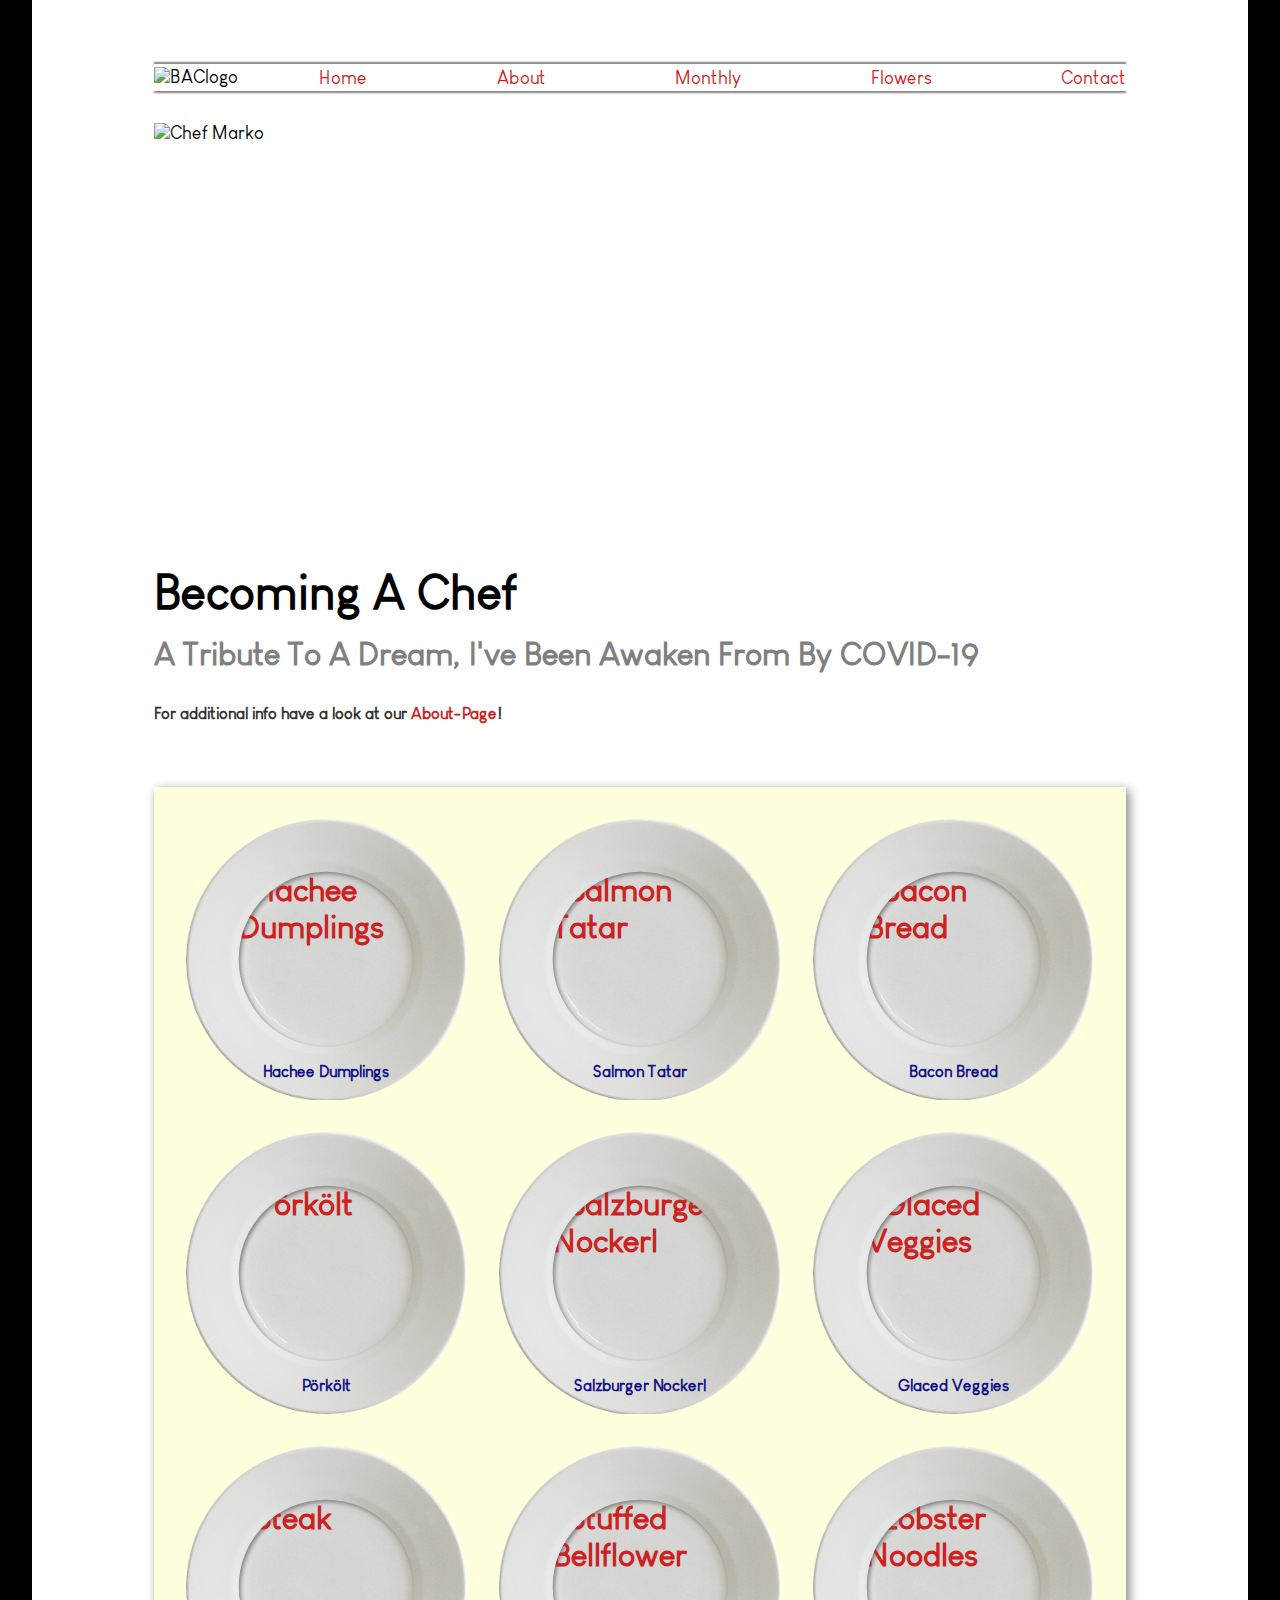
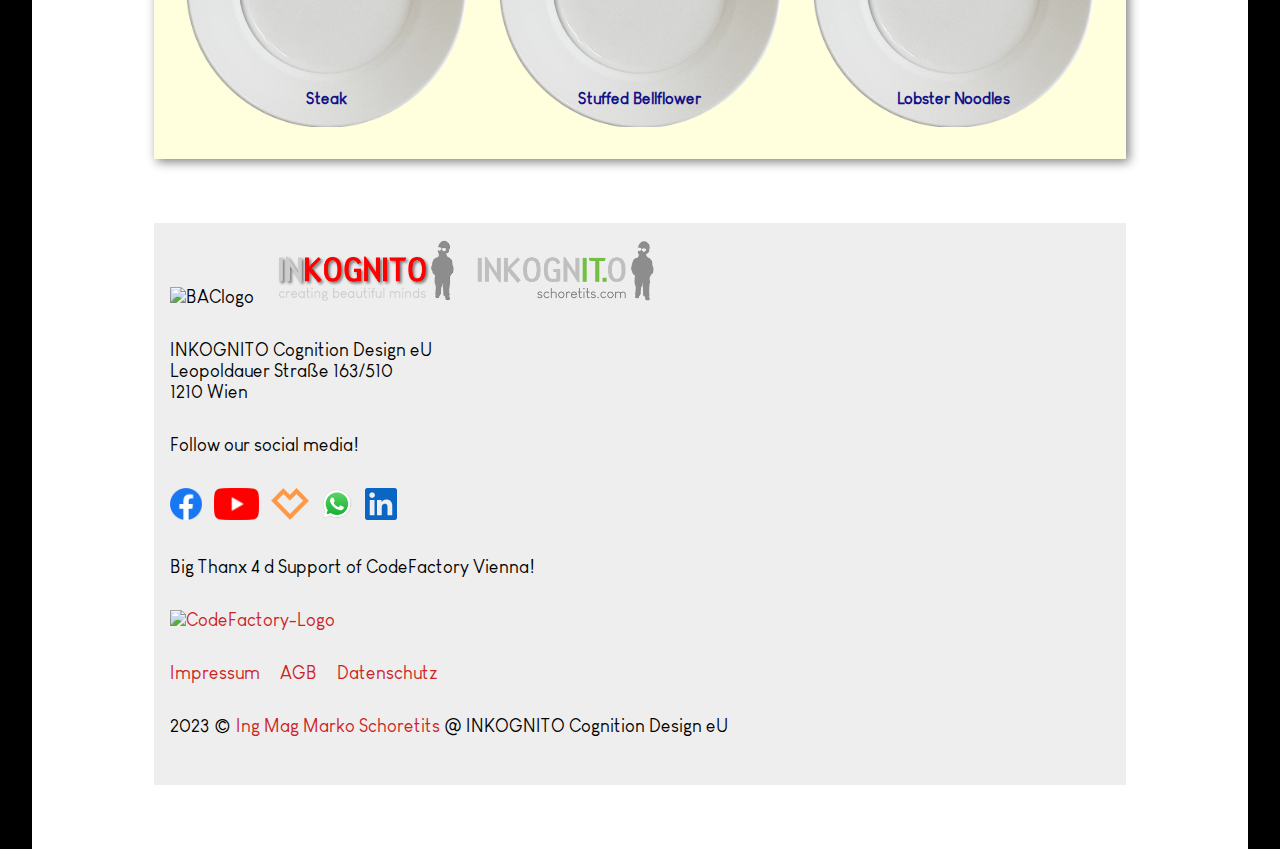
==== index.html @ 8192dc78 "U finish footer" ====
<!DOCTYPE html>
<html lang="en">
<head>
    <meta charset="UTF-8">
    <meta http-equiv="X-UA-Compatible" content="IE=edge">
    <meta name="viewport" content="width=device-width, initial-scale=1.0">
    <link rel="stylesheet" href="style.css"> <!--Boooh yaaah! This time I created the link even before creating the file! I'm on Fire!!!-->
    <title>Becoming a Chef</title>
</head>
<body>
    <div class="cont-page">
        <div class="cont-content">
            <header>
                <nav>
                    <img src="https://scontent-vie1-1.xx.fbcdn.net/v/t39.30808-6/302553760_493980006070193_8882267129285077116_n.png?_nc_cat=102&ccb=1-7&_nc_sid=09cbfe&_nc_ohc=SgQCrJAqwywAX8CapLM&_nc_ht=scontent-vie1-1.xx&oh=00_AfBPI4BUBXv7Bvk0Tvmpl3WyI8mwKMygGQ15xLv8Q0CGQA&oe=63D7BEBD" alt="BAClogo">
                    <div class="links">
                        <a href="index.html">Home</a>
                        <a href="about.html">About</a>
                        <a href="monthly.html">Monthly</a>
                        <a href="flowers.html">Flowers</a>
                        <a href="#footer">Contact</a>
                    </div>
                </nav>
                <div class="hero">
                    <img src="https://scontent-vie1-1.xx.fbcdn.net/v/t39.30808-6/305655864_493980002736860_427742822970888606_n.jpg?_nc_cat=102&ccb=1-7&_nc_sid=e3f864&_nc_ohc=MH_hC7OAjscAX_2wtmc&tn=Ogm8yngGzMnS5Gbv&_nc_ht=scontent-vie1-1.xx&oh=00_AfDy7mO_WLSGq1cNNakhY30OXRIq6xjTBDveELtdQxQlpQ&oe=63D81CBB" alt="Chef Marko">
                </div>
            </header>
            <main>
                <h1>Becoming A Chef</h1> 
                <h2>A Tribute To A Dream, I've Been Awaken From By COVID-19<h2>
                <p>For additional info have a look at our
                    <a href="about.html">About-Page</a>!
                </p>
                <div class="cloth">
                    <a href="https://scontent-vie1-1.xx.fbcdn.net/v/t1.6435-9/50644853_1201276076696463_3512827981594624_n.jpg?_nc_cat=109&ccb=1-7&_nc_sid=8bfeb9&_nc_ohc=ZiiUk_Ew4X0AX-qeopI&_nc_ht=scontent-vie1-1.xx&oh=00_AfDgwTxepnREeMpvFyyC-N-y34zbsRHepQ7rKRCl8En_5g&oe=63FB0E36">
                        <div class="plate">
                            <div class="plate-y">
                                <img src="https://scontent-vie1-1.xx.fbcdn.net/v/t1.6435-9/50644853_1201276076696463_3512827981594624_n.jpg?_nc_cat=109&ccb=1-7&_nc_sid=8bfeb9&_nc_ohc=ZiiUk_Ew4X0AX-qeopI&_nc_ht=scontent-vie1-1.xx&oh=00_AfDgwTxepnREeMpvFyyC-N-y34zbsRHepQ7rKRCl8En_5g&oe=63FB0E36" alt="Hachee Dumplings">
                                <p class="plate-name">
                                    Hachee Dumplings
                                </p>
                            </div>
                        </div>
                    </a>
                    <a href="https://scontent-vie1-1.xx.fbcdn.net/v/t1.6435-9/50229469_1199264633564274_9025426005023522816_n.jpg?_nc_cat=106&ccb=1-7&_nc_sid=730e14&_nc_ohc=7aW-r20i6KAAX8-E1oA&_nc_ht=scontent-vie1-1.xx&oh=00_AfCoZJwTX4N24b8YFSJkSQuGGyS3YDnIDoT7R1IESQxpng&oe=63FBB767">
                        <div class="plate">
                            <div class="plate-y">
                                <img src="https://scontent-vie1-1.xx.fbcdn.net/v/t1.6435-9/50229469_1199264633564274_9025426005023522816_n.jpg?_nc_cat=106&ccb=1-7&_nc_sid=730e14&_nc_ohc=7aW-r20i6KAAX8-E1oA&_nc_ht=scontent-vie1-1.xx&oh=00_AfCoZJwTX4N24b8YFSJkSQuGGyS3YDnIDoT7R1IESQxpng&oe=63FBB767" alt="Salmon Tatar">
                                <p class="plate-name">
                                    Salmon Tatar
                                </p>
                            </div>
                        </div>
                    </a>
                    <a href="https://scontent-vie1-1.xx.fbcdn.net/v/t1.6435-9/53713881_1231641446993259_2208319372961775616_n.jpg?_nc_cat=105&ccb=1-7&_nc_sid=8bfeb9&_nc_ohc=66_UcjqRXEoAX8lplP1&tn=Ogm8yngGzMnS5Gbv&_nc_ht=scontent-vie1-1.xx&oh=00_AfBYWBAJtaw2yCh60sgD16syUdmWESAr0KA0Ruo2jh3bQw&oe=63FBAFA3">
                        <div class="plate">
                            <div class="plate-y">
                                <img src="https://scontent-vie1-1.xx.fbcdn.net/v/t1.6435-9/53713881_1231641446993259_2208319372961775616_n.jpg?_nc_cat=105&ccb=1-7&_nc_sid=8bfeb9&_nc_ohc=66_UcjqRXEoAX8lplP1&tn=Ogm8yngGzMnS5Gbv&_nc_ht=scontent-vie1-1.xx&oh=00_AfBYWBAJtaw2yCh60sgD16syUdmWESAr0KA0Ruo2jh3bQw&oe=63FBAFA3" alt="Bacon Bread">
                                <p class="plate-name">
                                    Bacon Bread
                                </p>
                            </div>
                        </div>
                    </a>
                    <a href="https://scontent-vie1-1.xx.fbcdn.net/v/t1.6435-9/53825942_1235016046655799_5210912884833386496_n.jpg?_nc_cat=101&ccb=1-7&_nc_sid=8bfeb9&_nc_ohc=SuH4R2wxn98AX_ryqdo&_nc_oc=AQlCuoWCawlEf1hwq_eWKM1K8T6LznKaINOV1A1ykFWeZ4ueO33KfzvwoUEdjKrxit8&_nc_ht=scontent-vie1-1.xx&oh=00_AfB1DqGl05SzJEthudq4bihWWuTo0VQKmvYhGf8EYCtUYA&oe=63FB8DCB">
                        <div class="plate">
                            <div class="plate-y">
                                <img src="https://scontent-vie1-1.xx.fbcdn.net/v/t1.6435-9/53825942_1235016046655799_5210912884833386496_n.jpg?_nc_cat=101&ccb=1-7&_nc_sid=8bfeb9&_nc_ohc=SuH4R2wxn98AX_ryqdo&_nc_oc=AQlCuoWCawlEf1hwq_eWKM1K8T6LznKaINOV1A1ykFWeZ4ueO33KfzvwoUEdjKrxit8&_nc_ht=scontent-vie1-1.xx&oh=00_AfB1DqGl05SzJEthudq4bihWWuTo0VQKmvYhGf8EYCtUYA&oe=63FB8DCB" alt="Pörkölt">
                                <p class="plate-name">
                                    Pörkölt
                                </p>
                            </div>
                        </div>
                    </a>
                    <a href="https://scontent-vie1-1.xx.fbcdn.net/v/t1.6435-9/56506584_1250064078484329_2429922943652855808_n.jpg?_nc_cat=105&ccb=1-7&_nc_sid=8bfeb9&_nc_ohc=Ex8iSycN_nAAX-q_Fbv&_nc_ht=scontent-vie1-1.xx&oh=00_AfBwrZzoIXtHpYNW-qxpnrRkquvpQsUXWf4nTkGa-qTxgQ&oe=63FB8EDE">
                        <div class="plate">
                            <div class="plate-y">
                                <img src="https://scontent-vie1-1.xx.fbcdn.net/v/t1.6435-9/56506584_1250064078484329_2429922943652855808_n.jpg?_nc_cat=105&ccb=1-7&_nc_sid=8bfeb9&_nc_ohc=Ex8iSycN_nAAX-q_Fbv&_nc_ht=scontent-vie1-1.xx&oh=00_AfBwrZzoIXtHpYNW-qxpnrRkquvpQsUXWf4nTkGa-qTxgQ&oe=63FB8EDE" alt="Salzburger Nockerl">
                                <p class="plate-name">
                                    Salzburger Nockerl
                                </p>
                            </div>
                        </div>
                    </a>
                    <a href="https://scontent-vie1-1.xx.fbcdn.net/v/t1.6435-9/59301229_1262352657255471_6314997347109568512_n.jpg?_nc_cat=106&ccb=1-7&_nc_sid=8bfeb9&_nc_ohc=3StI9Qf8lRkAX_oI6kJ&_nc_ht=scontent-vie1-1.xx&oh=00_AfD97t8mcQseeiD5otEWpORTds_jFgcqZYsOusuHrg_eTA&oe=63FB9755">
                        <div class="plate">
                            <div class="plate-y">
                                <img src="https://scontent-vie1-1.xx.fbcdn.net/v/t1.6435-9/59301229_1262352657255471_6314997347109568512_n.jpg?_nc_cat=106&ccb=1-7&_nc_sid=8bfeb9&_nc_ohc=3StI9Qf8lRkAX_oI6kJ&_nc_ht=scontent-vie1-1.xx&oh=00_AfD97t8mcQseeiD5otEWpORTds_jFgcqZYsOusuHrg_eTA&oe=63FB9755" alt="Glaced Veggies">
                                <p class="plate-name">
                                    Glaced Veggies
                                </p>
                            </div>
                        </div>
                    </a>
                    <a href="https://scontent-vie1-1.xx.fbcdn.net/v/t1.6435-9/61222956_1283370961820307_6072021701326012416_n.jpg?_nc_cat=109&ccb=1-7&_nc_sid=8bfeb9&_nc_ohc=eyAkWxfyRqQAX-4eqio&_nc_ht=scontent-vie1-1.xx&oh=00_AfDdNQFtnIp0a1BTQypNP1NoOkIYBecdqx622WsJy-i31A&oe=63FB8689">
                        <div class="plate">
                            <div class="plate-y">
                                <img src="https://scontent-vie1-1.xx.fbcdn.net/v/t1.6435-9/61222956_1283370961820307_6072021701326012416_n.jpg?_nc_cat=109&ccb=1-7&_nc_sid=8bfeb9&_nc_ohc=eyAkWxfyRqQAX-4eqio&_nc_ht=scontent-vie1-1.xx&oh=00_AfDdNQFtnIp0a1BTQypNP1NoOkIYBecdqx622WsJy-i31A&oe=63FB8689" alt="Steak">
                                <p class="plate-name">
                                    Steak
                                </p>
                            </div>
                        </div>
                    </a>
                    <a href="https://scontent-vie1-1.xx.fbcdn.net/v/t1.6435-9/61989773_1291709044319832_1421837687706353664_n.jpg?_nc_cat=110&ccb=1-7&_nc_sid=8bfeb9&_nc_ohc=t9FL025PopQAX_Mxe16&_nc_ht=scontent-vie1-1.xx&oh=00_AfDL9p6xS8aXMgSCPLzEQBOxwIUeiQ_cTlFo40L3U-Ca6g&oe=63FBB1D9">
                        <div class="plate">
                            <div class="plate-y">
                                <img src="https://scontent-vie1-1.xx.fbcdn.net/v/t1.6435-9/61989773_1291709044319832_1421837687706353664_n.jpg?_nc_cat=110&ccb=1-7&_nc_sid=8bfeb9&_nc_ohc=t9FL025PopQAX_Mxe16&_nc_ht=scontent-vie1-1.xx&oh=00_AfDL9p6xS8aXMgSCPLzEQBOxwIUeiQ_cTlFo40L3U-Ca6g&oe=63FBB1D9" alt="Stuffed Bellflower">
                                <p class="plate-name">
                                    Stuffed Bellflower
                                </p>
                            </div>
                        </div>
                    </a>
                    <a href="https://scontent-vie1-1.xx.fbcdn.net/v/t1.6435-9/72745900_1399810483509687_990866796481347584_n.jpg?_nc_cat=101&ccb=1-7&_nc_sid=8bfeb9&_nc_ohc=0P1e6Xee1v8AX-fypm4&_nc_ht=scontent-vie1-1.xx&oh=00_AfBEg9IP79CD6hhX_oz0Drki7u4g9V9Y_AxOJeW8NI77lg&oe=63FBA1D3">
                        <div class="plate">
                            <div class="plate-y">
                                <img src="https://scontent-vie1-1.xx.fbcdn.net/v/t1.6435-9/72745900_1399810483509687_990866796481347584_n.jpg?_nc_cat=101&ccb=1-7&_nc_sid=8bfeb9&_nc_ohc=0P1e6Xee1v8AX-fypm4&_nc_ht=scontent-vie1-1.xx&oh=00_AfBEg9IP79CD6hhX_oz0Drki7u4g9V9Y_AxOJeW8NI77lg&oe=63FBA1D3" alt="Lobster Noodles">
                                <p class="plate-name">
                                    Lobster Noodles
                                </p>
                            </div>
                        </div>
                    </a>
                </div>
            </main>
            <footer>
                <img class="f-logo" src="https://scontent-vie1-1.xx.fbcdn.net/v/t39.30808-6/302553760_493980006070193_8882267129285077116_n.png?_nc_cat=102&ccb=1-7&_nc_sid=09cbfe&_nc_ohc=SgQCrJAqwywAX8CapLM&_nc_ht=scontent-vie1-1.xx&oh=00_AfBPI4BUBXv7Bvk0Tvmpl3WyI8mwKMygGQ15xLv8Q0CGQA&oe=63D7BEBD" alt="BAClogo">
                <a href="https://inkognito.schoretits.com" title="inkognito.schoretits.com" target="blank"><img class="f-logo" src="pics/INKOGNITOlight.png" alt="INKOGNITO | creating beautiful minds (Logo)"></a>
                <a href="https://it.schoretits.com" title="it.schoretits.com"><img class="f-logo" src="pics/IT-INKOGNITOlight.png" alt="INKOGNITO IT.schoretits.com (Logo)"></a>

                <p>INKOGNITO Cognition Design eU<br>
                Leopoldauer Straße 163/510<br>
                1210 Wien<br></p>

                <p>Follow our social media!</p>
                <a href="https://facebook.com/schoretits" title="INKOGNITO | zu unserer Facebook Seite" target="_blank"><img class="buttons" src="pics/f_logo_RGB-Blue_512.png" alt="facebook Button"></a>
                <a href="https://youtube.com/channel/UCzqKYIBu3PHUAtEjnr8JP_g" title="INKOGNITO | zu unserem Youtube-Kanal" target="_blank"><img class="buttons" src="pics/yt_icon_rgb.png" alt="Youtube Button"></a>
                <a href="https://inkognito.myspreadshop.at/" title="INKOGNITO | zu unserem Spreadshop" target="_blank"><img class="buttons" src="pics/spreadshop-logo.png" alt="Spreadshop Button"></a>
                <a href="https://wa.me/4366488582203?text=Hallo%20Marko!%20Ich%20habe%20Interesse%20an%20INKOGNITO%20Cognition%20Design%20und%20folgendes%20Anliegen%20an%20Dich:" title="INKOGNITO | Schreib uns auf WhatsApp!" target="_blank"><img class="buttons" src="pics/WhatsApp.svg.png" alt="WhatsApp Button"></a>
                <a href="https://www.linkedin.com/in/markoschoretits/" title="zu meinem LinkedIn-Profil" target="_blank"><img class="buttons" src="pics/In-Blue-Logo.png.original.png" alt="LinkedIn Button"></a>

                <p>Big Thanx 4 d Support of CodeFactory Vienna!</p>
                <a href="https://codefactory.wien/en/contact-en/">
                    <img class="f-logo" src="https://lms.codefactory.live/pluginfile.php/1/core_admin/logocompact/0x70/1603295472/codefactory_logo_100.png" alt="CodeFactory-Logo">
                </a><br>

                <p id="agb-links">
                    <a href="#">Impressum</a>
                    <a href="#">AGB</a>
                    <a href="#">Datenschutz</a>
                </p>

                <p>2023 &#169; <a title="Marko.Schoretits.com" href="http://marko.schoretits.com" target="_blank">Ing Mag Marko Schoretits</a> @ INKOGNITO Cognition Design eU</p>
            </footer>
        </div>
    </div>
</body>
</html>
---- style.css ----
* {
  margin: 0;
  padding: 0;
  text-decoration: none;
  list-style: none;
  box-sizing: border-box;
}

@font-face {
  font-family: "LouisGeorgeCafe";
  src: url("fonts/Louis George Cafe.ttf");
}
@font-face {
  font-family: "AnkeCalligraphicFG";
  src: url("fonts/ankecallig-fg.ttf");
}
@font-face {
  font-family: "GalaScript";
  src: url("fonts/galascript.ttf");
}
@font-face {
  font-family: "TinDoghouse";
  src: url("fonts/TinDog.ttf");
}
body {
  font-family: "LouisGeorgeCafe";
  font-size: 18px;
  background-color: black;
  position: relative;
}
body a {
  color: #c22;
}
body .cont-page {
  width: 95%;
  max-width: 1600px;
  background-color: white;
  margin: auto;
  padding-bottom: 64px;
}
body .cont-page .cont-content {
  width: 80%;
  margin: auto;
  padding: bottom;
}
body .cont-page .cont-content header {
  padding-top: 64px;
  margin-bottom: 32px;
}
body .cont-page .cont-content header nav {
  position: relative;
  width: 100%;
}
body .cont-page .cont-content header nav::before {
  display: block;
  content: "";
  height: 3px;
  box-shadow: 0px -2px 2px gray;
}
body .cont-page .cont-content header nav::after {
  margin-bottom: 32px;
  display: block;
  content: "";
  height: 3px;
  box-shadow: 0px 2px 2px gray;
}
body .cont-page .cont-content header nav img {
  height: 64px;
}
body .cont-page .cont-content header nav .links {
  width: 83%;
  position: absolute;
  right: 0px;
  top: 50%;
  transform: translateY(-50%);
  display: flex;
  justify-content: space-between;
}
body .cont-page .cont-content header nav .links a {
  display: flex;
}
body .cont-page .cont-content header .hero {
  position: relative;
  width: 100%;
  height: 32vw;
}
body .cont-page .cont-content header .hero img {
  width: 100%;
  height: 100%;
  -o-object-fit: cover;
     object-fit: cover;
}
body .cont-page .cont-content main h1 {
  font-size: 3rem;
}
body .cont-page .cont-content main h2 {
  font-size: 2rem;
  color: gray;
  margin-top: 1rem;
}
body .cont-page .cont-content main p {
  margin-top: 2rem;
  font-size: 1rem;
  color: #333;
}
body .cont-page .cont-content main .cloth {
  display: grid;
  grid-template-columns: 1fr 1fr 1fr;
  gap: 32px;
  justify-content: space-between;
  position: relative;
  width: 100%;
  background-color: #ffd;
  margin-top: 64px;
  padding: 32px;
  box-shadow: 3px 3px 10px gray;
}
body .cont-page .cont-content main .cloth a {
  display: inline-block;
}
body .cont-page .cont-content main .cloth a .plate {
  background-image: url("pics/dishes-938747_1920transp.png");
  background-size: cover;
  width: 100%;
  position: relative;
}
body .cont-page .cont-content main .cloth a .plate .plate-y {
  padding-top: 100%;
}
body .cont-page .cont-content main .cloth a .plate .plate-y img {
  position: absolute;
  top: 50%;
  left: 50%;
  width: 62%;
  height: 62%;
  transform: translate(-50%, -50%);
  -o-object-fit: cover;
     object-fit: cover;
  border-radius: 50%;
  box-shadow: inset 2px 2px 4px gray;
}
body .cont-page .cont-content main .cloth a .plate .plate-y p {
  color: #118;
  display: block;
  width: 100%;
  position: absolute;
  bottom: 10%;
  transform: translateY(50%);
  text-align: center;
}
body .cont-page .cont-content footer {
  margin-top: 64px;
  background-color: #eee;
  padding: 16px;
}
body .cont-page .cont-content footer .f-logo {
  height: 64px;
  margin-right: 16px;
}
body .cont-page .cont-content footer p {
  margin: 32px 0;
}
body .cont-page .cont-content footer .buttons {
  height: 32px;
  margin-right: 8px;
}
body .cont-page .cont-content footer #agb-links a {
  margin-right: 16px;
}/*# sourceMappingURL=style.css.map */
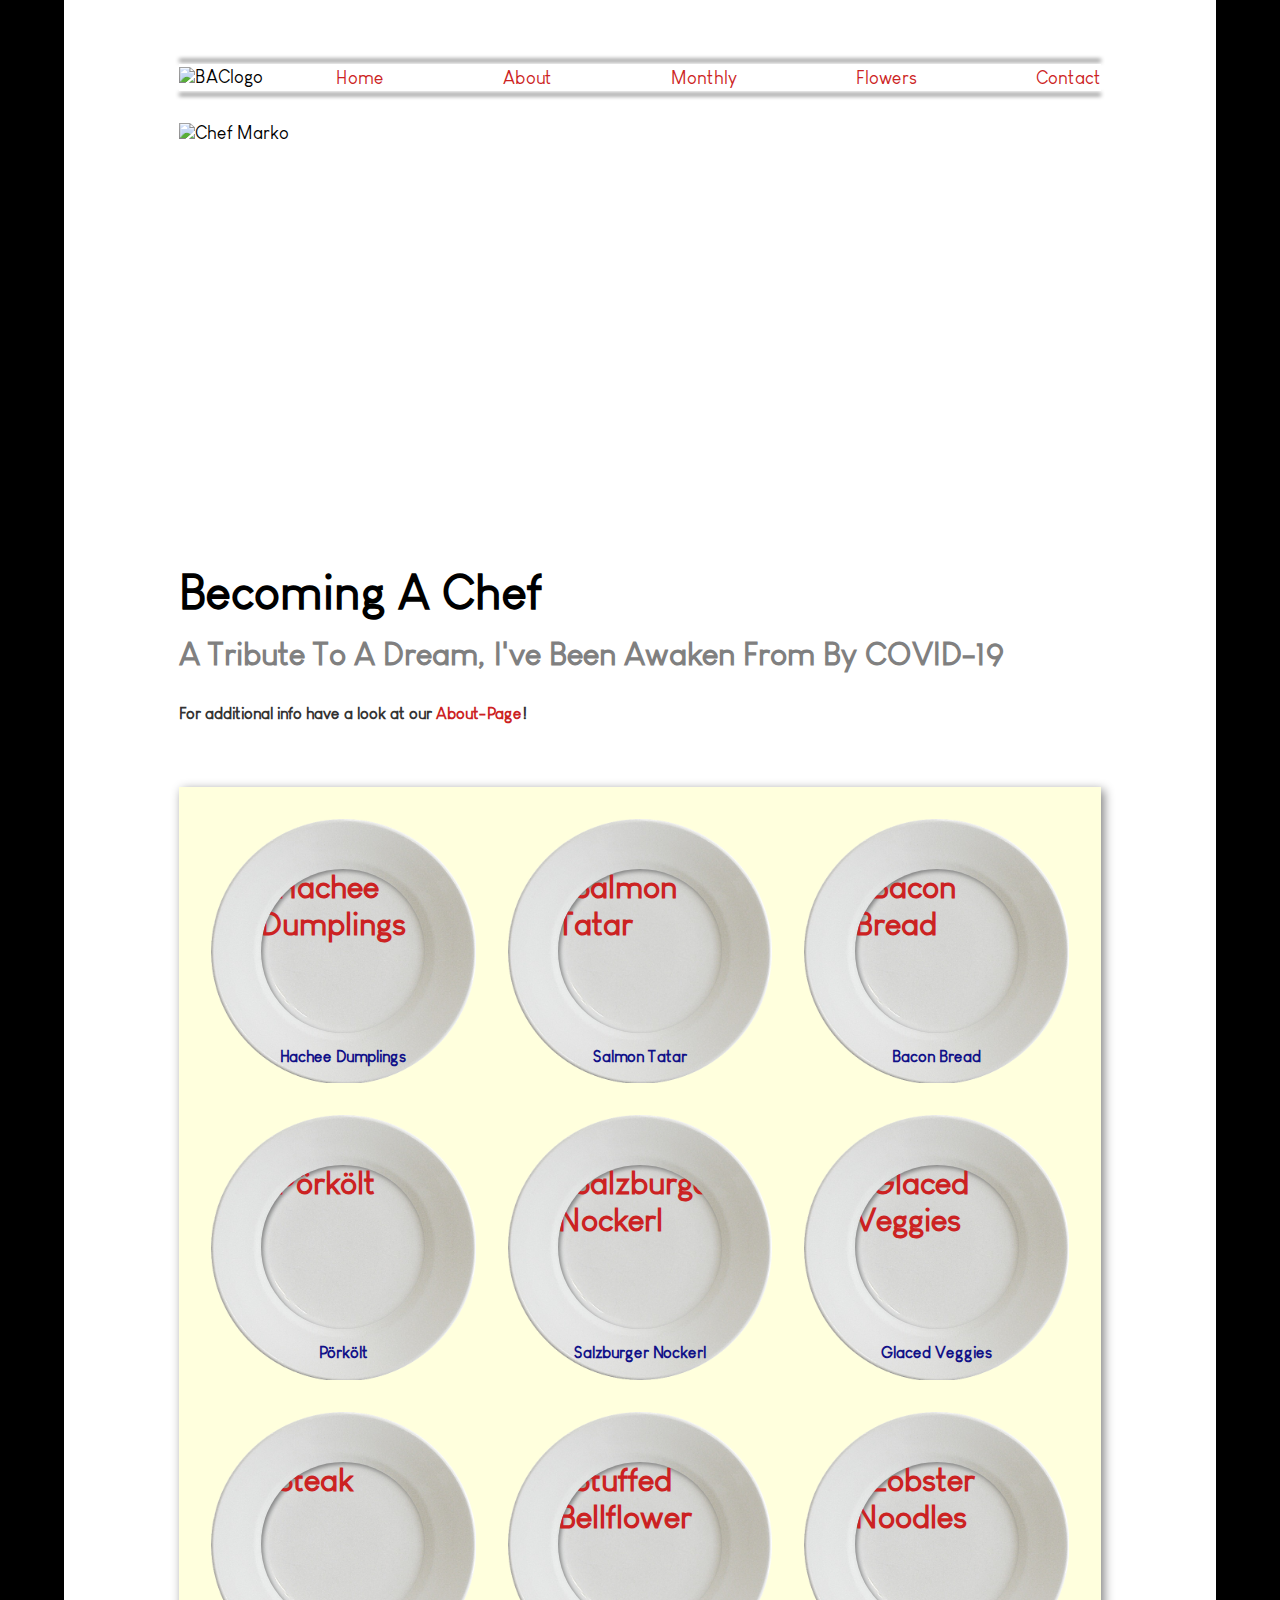
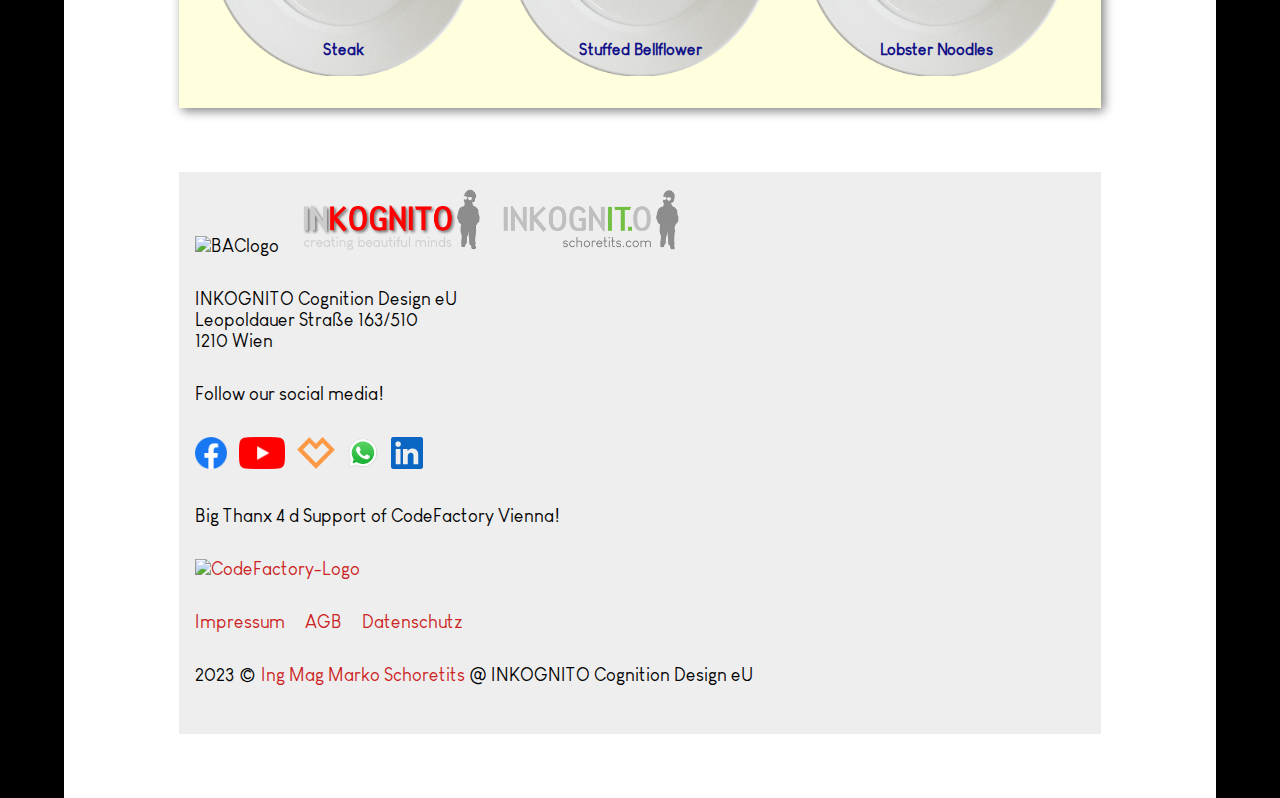
==== commit c07b4254: "C media queries" ====
--- a/index.html
+++ b/index.html
@@ -124,7 +124,7 @@
                     </a>
                 </div>
             </main>
-            <footer>
+            <footer id="footer">
                 <img class="f-logo" src="https://scontent-vie1-1.xx.fbcdn.net/v/t39.30808-6/302553760_493980006070193_8882267129285077116_n.png?_nc_cat=102&ccb=1-7&_nc_sid=09cbfe&_nc_ohc=SgQCrJAqwywAX8CapLM&_nc_ht=scontent-vie1-1.xx&oh=00_AfBPI4BUBXv7Bvk0Tvmpl3WyI8mwKMygGQ15xLv8Q0CGQA&oe=63D7BEBD" alt="BAClogo">
                 <a href="https://inkognito.schoretits.com" title="inkognito.schoretits.com" target="blank"><img class="f-logo" src="pics/INKOGNITOlight.png" alt="INKOGNITO | creating beautiful minds (Logo)"></a>
                 <a href="https://it.schoretits.com" title="it.schoretits.com"><img class="f-logo" src="pics/IT-INKOGNITOlight.png" alt="INKOGNITO IT.schoretits.com (Logo)"></a>
--- a/style.css
+++ b/style.css
@@ -32,7 +32,7 @@
   color: #c22;
 }
 body .cont-page {
-  width: 95%;
+  width: 90%;
   max-width: 1600px;
   background-color: white;
   margin: auto;
@@ -40,6 +40,7 @@
 }
 body .cont-page .cont-content {
   width: 80%;
+  max-width: 1000px;
   margin: auto;
   padding: bottom;
 }
@@ -55,14 +56,14 @@
   display: block;
   content: "";
   height: 3px;
-  box-shadow: 0px -2px 2px gray;
+  box-shadow: 0px -5px 4px gray;
 }
 body .cont-page .cont-content header nav::after {
   margin-bottom: 32px;
   display: block;
   content: "";
   height: 3px;
-  box-shadow: 0px 2px 2px gray;
+  box-shadow: 0px 5px 4px gray;
 }
 body .cont-page .cont-content header nav img {
   height: 64px;
@@ -166,4 +167,35 @@
 }
 body .cont-page .cont-content footer #agb-links a {
   margin-right: 16px;
+}
+
+@media screen and (max-width: 800px) {
+  body .cont-page {
+    width: 100%;
+  }
+  body .cont-page .cont-content {
+    width: 90%;
+  }
+  body .cont-page .cont-content main .cloth {
+    grid-template-columns: 1fr 1fr;
+  }
+}
+@media screen and (max-width: 480px) {
+  body .cont-page {
+    width: 100%;
+  }
+  body .cont-page .cont-content {
+    width: 100%;
+  }
+  body .cont-page .cont-content header nav .links {
+    width: 70%;
+    display: inline;
+    text-align: right;
+  }
+  body .cont-page .cont-content header nav .links a {
+    display: inline-flex;
+  }
+  body .cont-page .cont-content main .cloth {
+    grid-template-columns: 1fr;
+  }
 }/*# sourceMappingURL=style.css.map */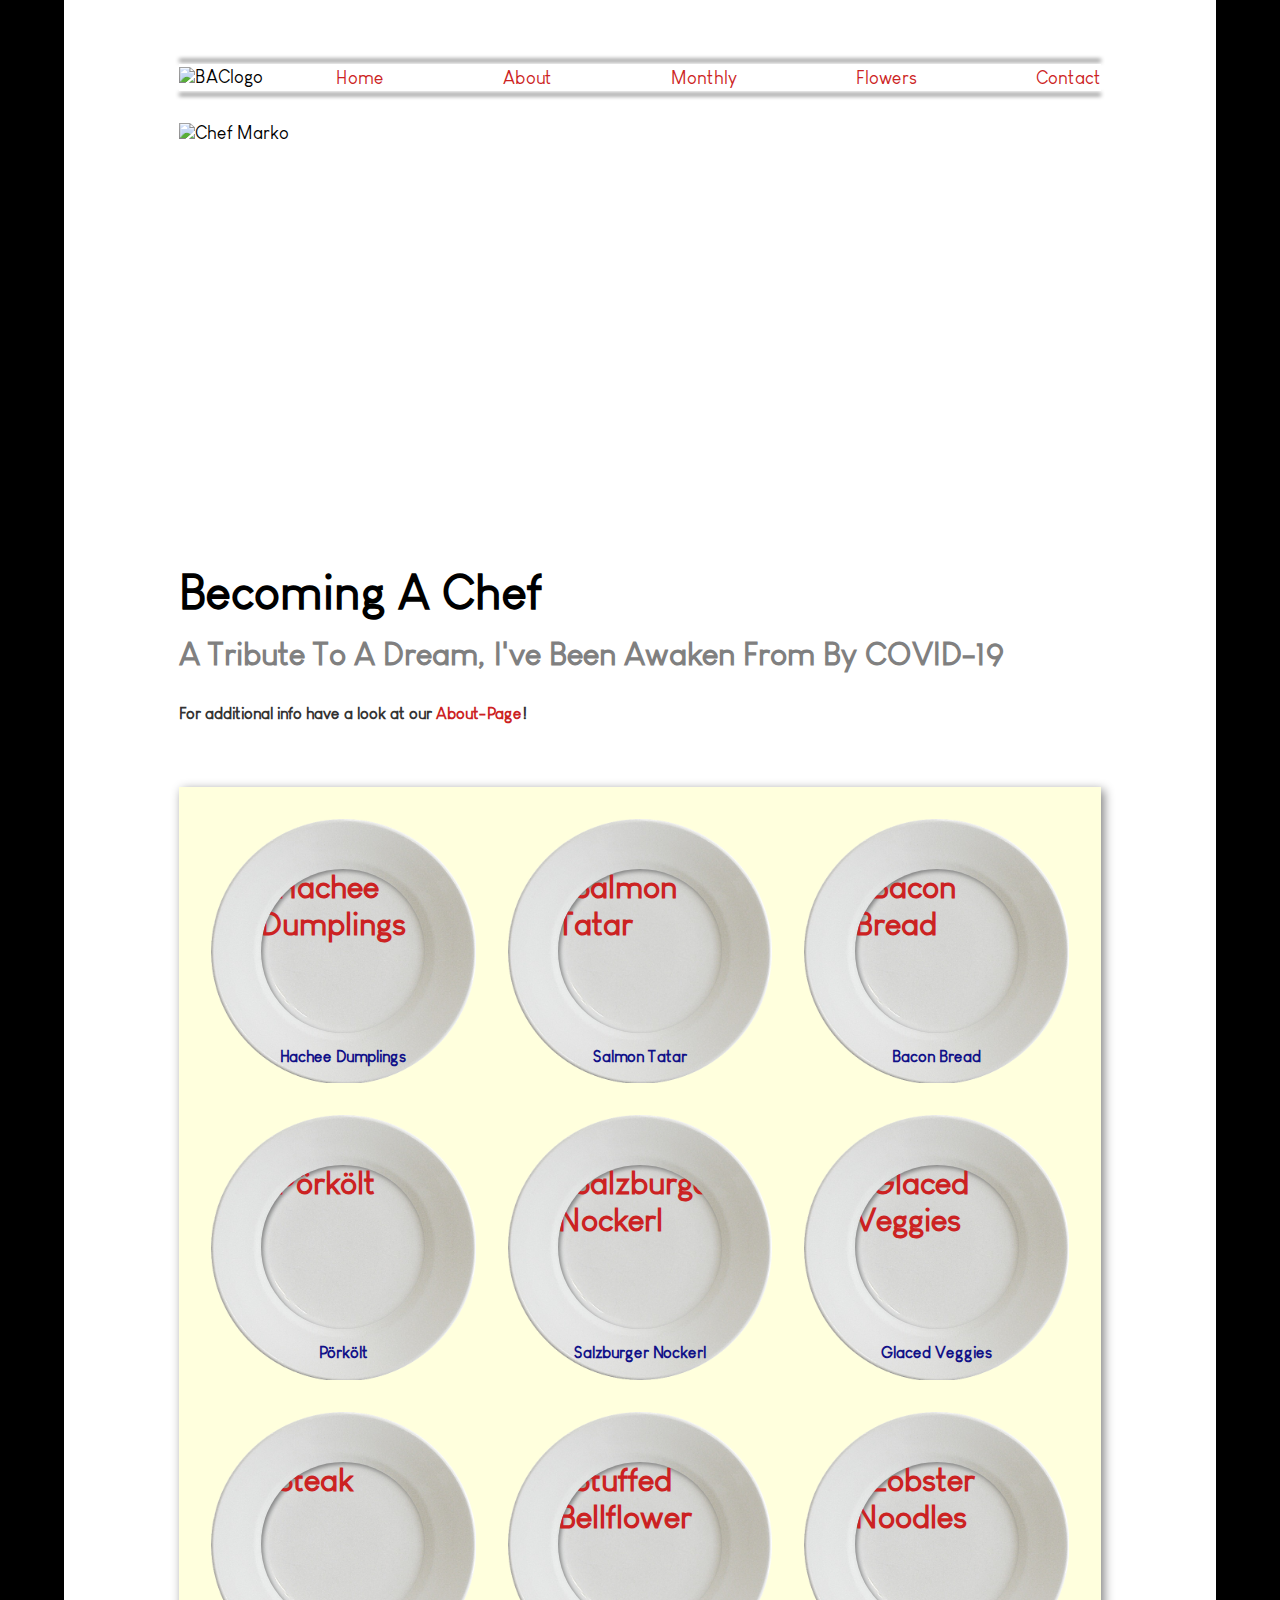
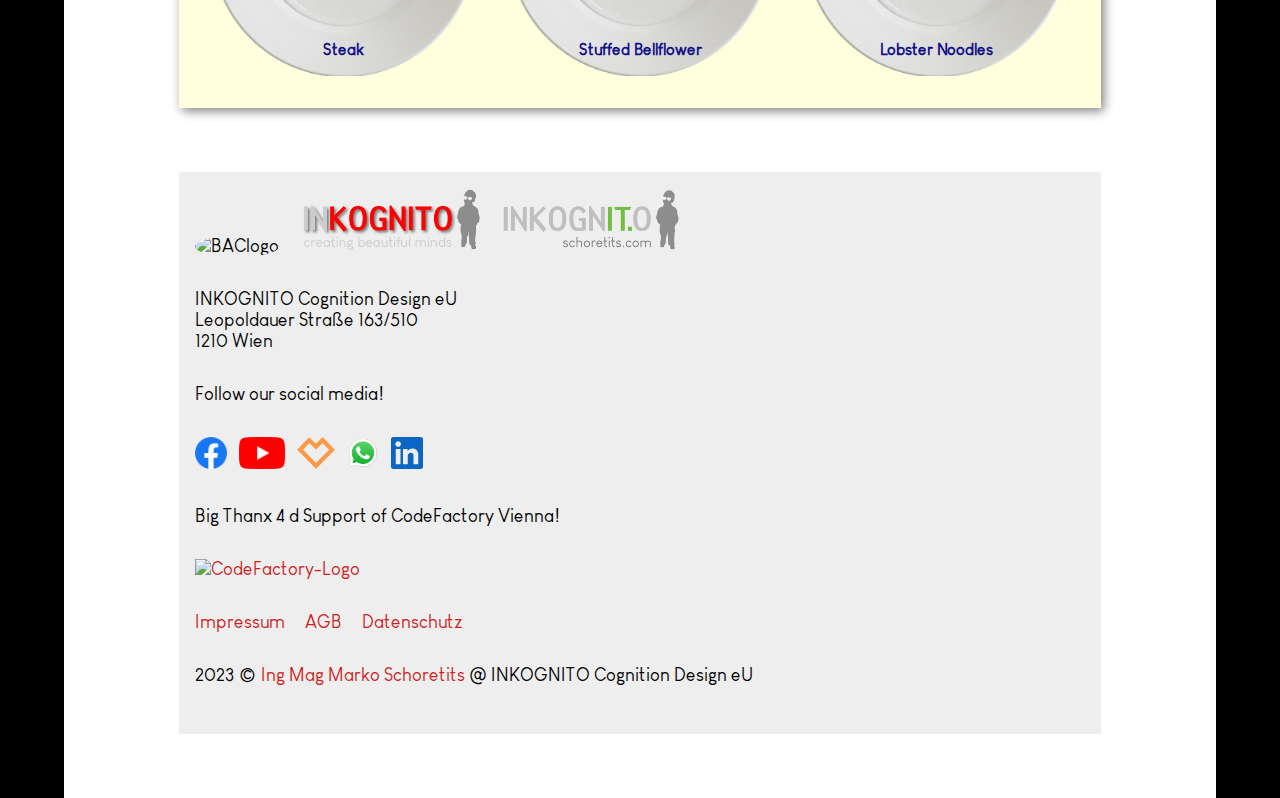
==== commit 12f10585: "C about.html, C monthly.html" ====
--- a/index.html
+++ b/index.html
@@ -125,7 +125,7 @@
                 </div>
             </main>
             <footer id="footer">
-                <img class="f-logo" src="https://scontent-vie1-1.xx.fbcdn.net/v/t39.30808-6/302553760_493980006070193_8882267129285077116_n.png?_nc_cat=102&ccb=1-7&_nc_sid=09cbfe&_nc_ohc=SgQCrJAqwywAX8CapLM&_nc_ht=scontent-vie1-1.xx&oh=00_AfBPI4BUBXv7Bvk0Tvmpl3WyI8mwKMygGQ15xLv8Q0CGQA&oe=63D7BEBD" alt="BAClogo">
+                <img id="BAChef" class="f-logo" src="https://scontent-vie1-1.xx.fbcdn.net/v/t39.30808-6/302553760_493980006070193_8882267129285077116_n.png?_nc_cat=102&ccb=1-7&_nc_sid=09cbfe&_nc_ohc=SgQCrJAqwywAX8CapLM&_nc_ht=scontent-vie1-1.xx&oh=00_AfBPI4BUBXv7Bvk0Tvmpl3WyI8mwKMygGQ15xLv8Q0CGQA&oe=63D7BEBD" alt="BAClogo">
                 <a href="https://inkognito.schoretits.com" title="inkognito.schoretits.com" target="blank"><img class="f-logo" src="pics/INKOGNITOlight.png" alt="INKOGNITO | creating beautiful minds (Logo)"></a>
                 <a href="https://it.schoretits.com" title="it.schoretits.com"><img class="f-logo" src="pics/IT-INKOGNITOlight.png" alt="INKOGNITO IT.schoretits.com (Logo)"></a>
 
--- a/style.css
+++ b/style.css
@@ -103,6 +103,15 @@
   margin-top: 2rem;
   font-size: 1rem;
   color: #333;
+}
+body .cont-page .cont-content main ul {
+  margin: 1rem 0 3rem;
+  color: #666;
+}
+body .cont-page .cont-content main ul li {
+  font-size: 1rem;
+  list-style: disc;
+  list-style-position: inside;
 }
 body .cont-page .cont-content main .cloth {
   display: grid;
@@ -154,6 +163,9 @@
   background-color: #eee;
   padding: 16px;
 }
+body .cont-page .cont-content footer #BAChef {
+  border-radius: 50%;
+}
 body .cont-page .cont-content footer .f-logo {
   height: 64px;
   margin-right: 16px;
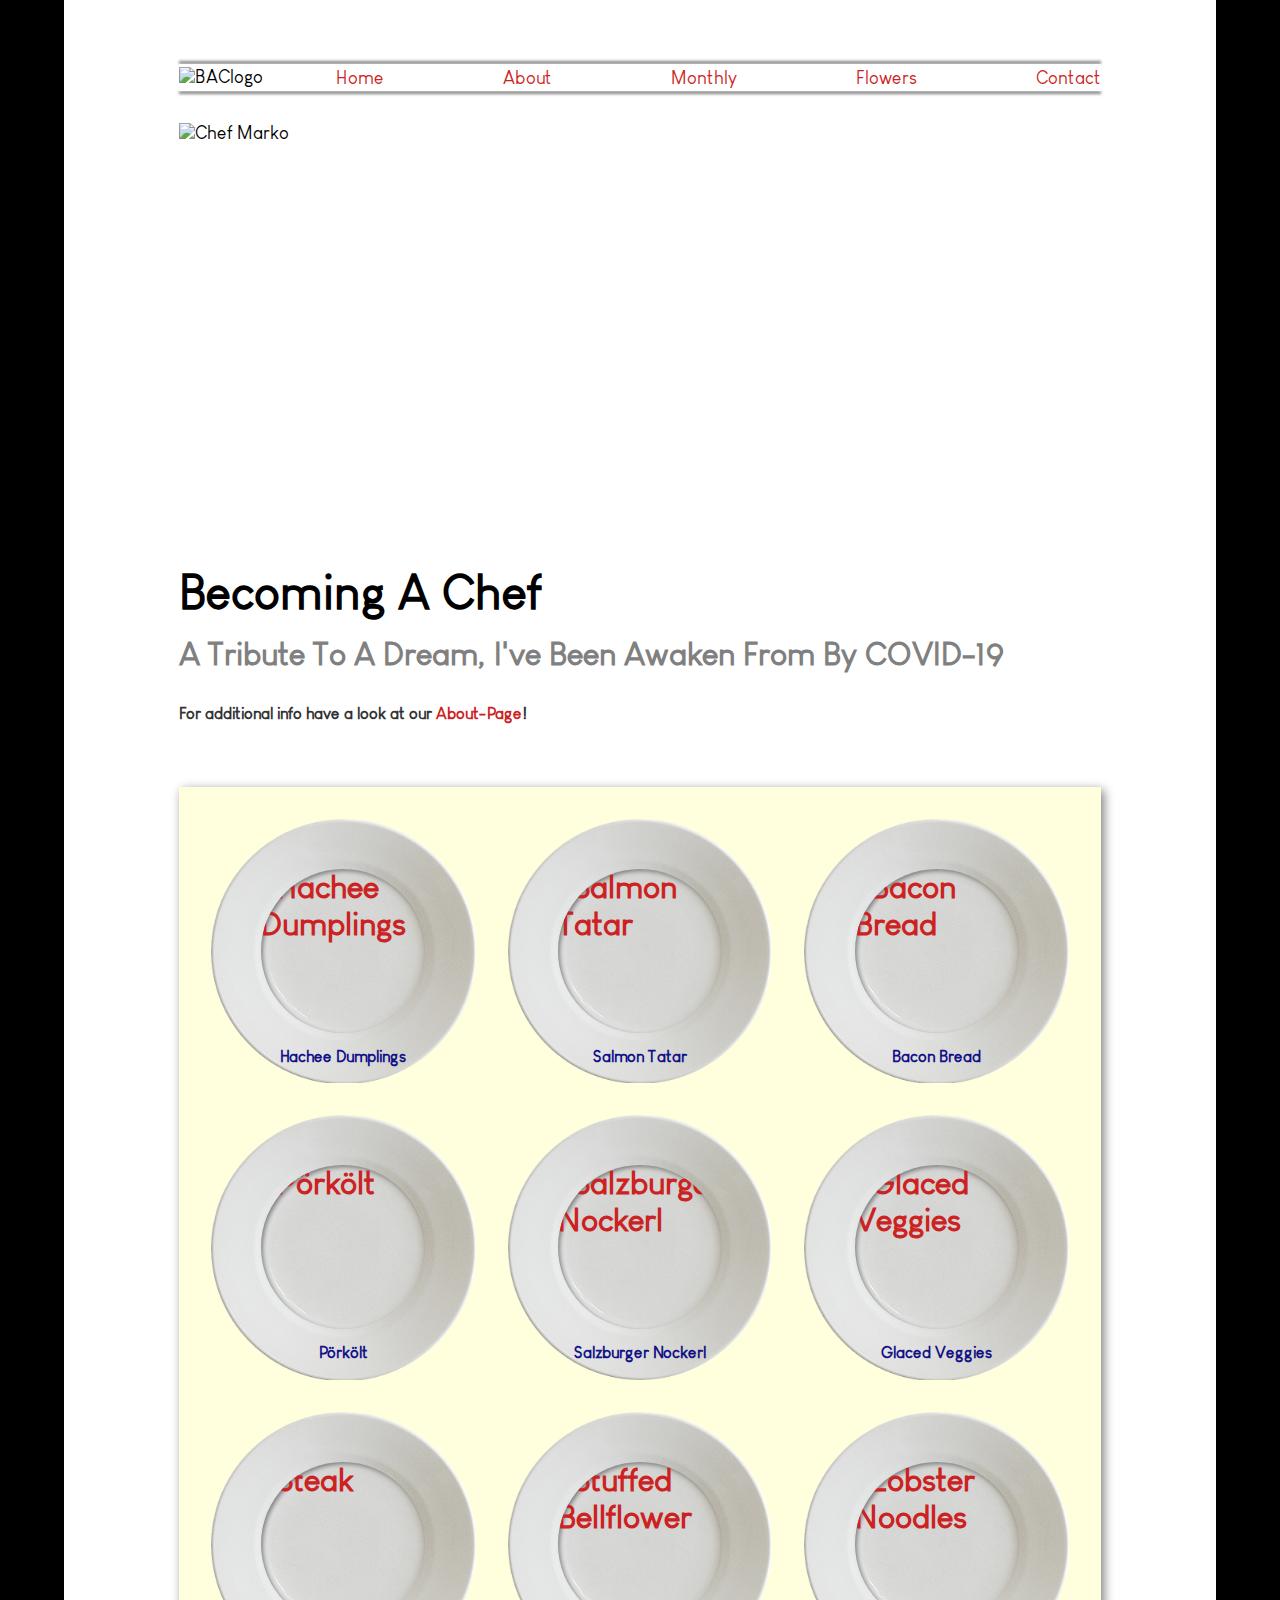
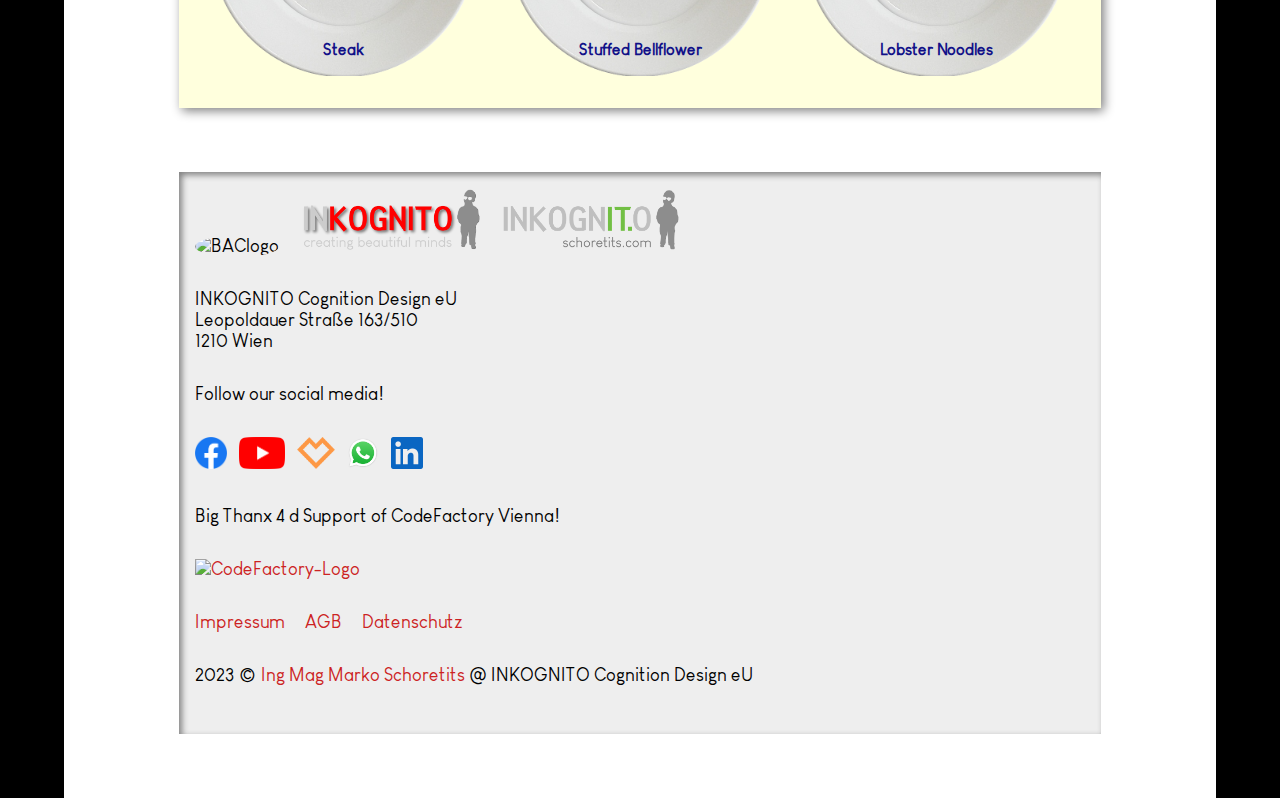
==== commit 72460cfb: "U add comments" ====
--- a/index.html
+++ b/index.html
@@ -1,5 +1,6 @@
 <!DOCTYPE html>
 <html lang="en">
+
 <head>
     <meta charset="UTF-8">
     <meta http-equiv="X-UA-Compatible" content="IE=edge">
@@ -7,17 +8,20 @@
     <link rel="stylesheet" href="style.css"> <!--Boooh yaaah! This time I created the link even before creating the file! I'm on Fire!!!-->
     <title>Becoming a Chef</title>
 </head>
+
 <body>
     <div class="cont-page">
         <div class="cont-content">
-            <header>
+
+            <!--HEADER START-->
+            <header> 
                 <nav>
                     <img src="https://scontent-vie1-1.xx.fbcdn.net/v/t39.30808-6/302553760_493980006070193_8882267129285077116_n.png?_nc_cat=102&ccb=1-7&_nc_sid=09cbfe&_nc_ohc=SgQCrJAqwywAX8CapLM&_nc_ht=scontent-vie1-1.xx&oh=00_AfBPI4BUBXv7Bvk0Tvmpl3WyI8mwKMygGQ15xLv8Q0CGQA&oe=63D7BEBD" alt="BAClogo">
                     <div class="links">
                         <a href="index.html">Home</a>
                         <a href="about.html">About</a>
                         <a href="monthly.html">Monthly</a>
-                        <a href="flowers.html">Flowers</a>
+                        <a href="flowers/flowers.html" target="_blank">Flowers</a>
                         <a href="#footer">Contact</a>
                     </div>
                 </nav>
@@ -25,16 +29,26 @@
                     <img src="https://scontent-vie1-1.xx.fbcdn.net/v/t39.30808-6/305655864_493980002736860_427742822970888606_n.jpg?_nc_cat=102&ccb=1-7&_nc_sid=e3f864&_nc_ohc=MH_hC7OAjscAX_2wtmc&tn=Ogm8yngGzMnS5Gbv&_nc_ht=scontent-vie1-1.xx&oh=00_AfDy7mO_WLSGq1cNNakhY30OXRIq6xjTBDveELtdQxQlpQ&oe=63D81CBB" alt="Chef Marko">
                 </div>
             </header>
+            <!--HEADER END-->
+
+            <!--MAIN START-->
             <main>
                 <h1>Becoming A Chef</h1> 
                 <h2>A Tribute To A Dream, I've Been Awaken From By COVID-19<h2>
                 <p>For additional info have a look at our
                     <a href="about.html">About-Page</a>!
                 </p>
+
+                <!--CONTAINER FOR "PLATES" GALLERY START-->
                 <div class="cloth">
+
+                    <!--whole GROUP clickable-->
                     <a href="https://scontent-vie1-1.xx.fbcdn.net/v/t1.6435-9/50644853_1201276076696463_3512827981594624_n.jpg?_nc_cat=109&ccb=1-7&_nc_sid=8bfeb9&_nc_ohc=ZiiUk_Ew4X0AX-qeopI&_nc_ht=scontent-vie1-1.xx&oh=00_AfDgwTxepnREeMpvFyyC-N-y34zbsRHepQ7rKRCl8En_5g&oe=63FB0E36">
-                        <div class="plate">
-                            <div class="plate-y">
+                        <!--picture group container-->
+                        <div class="plate">
+                            <!--subcontainer for heigth actually not needed, if pic has right proportions-->
+                            <div class="plate-y">
+                                <!--picture and tag-->
                                 <img src="https://scontent-vie1-1.xx.fbcdn.net/v/t1.6435-9/50644853_1201276076696463_3512827981594624_n.jpg?_nc_cat=109&ccb=1-7&_nc_sid=8bfeb9&_nc_ohc=ZiiUk_Ew4X0AX-qeopI&_nc_ht=scontent-vie1-1.xx&oh=00_AfDgwTxepnREeMpvFyyC-N-y34zbsRHepQ7rKRCl8En_5g&oe=63FB0E36" alt="Hachee Dumplings">
                                 <p class="plate-name">
                                     Hachee Dumplings
@@ -42,6 +56,8 @@
                             </div>
                         </div>
                     </a>
+                    <!--GROUP END-->
+
                     <a href="https://scontent-vie1-1.xx.fbcdn.net/v/t1.6435-9/50229469_1199264633564274_9025426005023522816_n.jpg?_nc_cat=106&ccb=1-7&_nc_sid=730e14&_nc_ohc=7aW-r20i6KAAX8-E1oA&_nc_ht=scontent-vie1-1.xx&oh=00_AfCoZJwTX4N24b8YFSJkSQuGGyS3YDnIDoT7R1IESQxpng&oe=63FBB767">
                         <div class="plate">
                             <div class="plate-y">
@@ -52,6 +68,7 @@
                             </div>
                         </div>
                     </a>
+
                     <a href="https://scontent-vie1-1.xx.fbcdn.net/v/t1.6435-9/53713881_1231641446993259_2208319372961775616_n.jpg?_nc_cat=105&ccb=1-7&_nc_sid=8bfeb9&_nc_ohc=66_UcjqRXEoAX8lplP1&tn=Ogm8yngGzMnS5Gbv&_nc_ht=scontent-vie1-1.xx&oh=00_AfBYWBAJtaw2yCh60sgD16syUdmWESAr0KA0Ruo2jh3bQw&oe=63FBAFA3">
                         <div class="plate">
                             <div class="plate-y">
@@ -62,6 +79,7 @@
                             </div>
                         </div>
                     </a>
+                    
                     <a href="https://scontent-vie1-1.xx.fbcdn.net/v/t1.6435-9/53825942_1235016046655799_5210912884833386496_n.jpg?_nc_cat=101&ccb=1-7&_nc_sid=8bfeb9&_nc_ohc=SuH4R2wxn98AX_ryqdo&_nc_oc=AQlCuoWCawlEf1hwq_eWKM1K8T6LznKaINOV1A1ykFWeZ4ueO33KfzvwoUEdjKrxit8&_nc_ht=scontent-vie1-1.xx&oh=00_AfB1DqGl05SzJEthudq4bihWWuTo0VQKmvYhGf8EYCtUYA&oe=63FB8DCB">
                         <div class="plate">
                             <div class="plate-y">
@@ -72,6 +90,7 @@
                             </div>
                         </div>
                     </a>
+                    
                     <a href="https://scontent-vie1-1.xx.fbcdn.net/v/t1.6435-9/56506584_1250064078484329_2429922943652855808_n.jpg?_nc_cat=105&ccb=1-7&_nc_sid=8bfeb9&_nc_ohc=Ex8iSycN_nAAX-q_Fbv&_nc_ht=scontent-vie1-1.xx&oh=00_AfBwrZzoIXtHpYNW-qxpnrRkquvpQsUXWf4nTkGa-qTxgQ&oe=63FB8EDE">
                         <div class="plate">
                             <div class="plate-y">
@@ -82,6 +101,7 @@
                             </div>
                         </div>
                     </a>
+                    
                     <a href="https://scontent-vie1-1.xx.fbcdn.net/v/t1.6435-9/59301229_1262352657255471_6314997347109568512_n.jpg?_nc_cat=106&ccb=1-7&_nc_sid=8bfeb9&_nc_ohc=3StI9Qf8lRkAX_oI6kJ&_nc_ht=scontent-vie1-1.xx&oh=00_AfD97t8mcQseeiD5otEWpORTds_jFgcqZYsOusuHrg_eTA&oe=63FB9755">
                         <div class="plate">
                             <div class="plate-y">
@@ -92,6 +112,7 @@
                             </div>
                         </div>
                     </a>
+                    
                     <a href="https://scontent-vie1-1.xx.fbcdn.net/v/t1.6435-9/61222956_1283370961820307_6072021701326012416_n.jpg?_nc_cat=109&ccb=1-7&_nc_sid=8bfeb9&_nc_ohc=eyAkWxfyRqQAX-4eqio&_nc_ht=scontent-vie1-1.xx&oh=00_AfDdNQFtnIp0a1BTQypNP1NoOkIYBecdqx622WsJy-i31A&oe=63FB8689">
                         <div class="plate">
                             <div class="plate-y">
@@ -102,6 +123,7 @@
                             </div>
                         </div>
                     </a>
+                    
                     <a href="https://scontent-vie1-1.xx.fbcdn.net/v/t1.6435-9/61989773_1291709044319832_1421837687706353664_n.jpg?_nc_cat=110&ccb=1-7&_nc_sid=8bfeb9&_nc_ohc=t9FL025PopQAX_Mxe16&_nc_ht=scontent-vie1-1.xx&oh=00_AfDL9p6xS8aXMgSCPLzEQBOxwIUeiQ_cTlFo40L3U-Ca6g&oe=63FBB1D9">
                         <div class="plate">
                             <div class="plate-y">
@@ -112,6 +134,7 @@
                             </div>
                         </div>
                     </a>
+                    
                     <a href="https://scontent-vie1-1.xx.fbcdn.net/v/t1.6435-9/72745900_1399810483509687_990866796481347584_n.jpg?_nc_cat=101&ccb=1-7&_nc_sid=8bfeb9&_nc_ohc=0P1e6Xee1v8AX-fypm4&_nc_ht=scontent-vie1-1.xx&oh=00_AfBEg9IP79CD6hhX_oz0Drki7u4g9V9Y_AxOJeW8NI77lg&oe=63FBA1D3">
                         <div class="plate">
                             <div class="plate-y">
@@ -122,17 +145,30 @@
                             </div>
                         </div>
                     </a>
+
                 </div>
+                <!--CONTAINER FOR "PLATES" GALLERY END-->
+
             </main>
+            <!--MAIN END-->
+
+            <!--FOOTER START-->
             <footer id="footer">
+                <!--logos-->
                 <img id="BAChef" class="f-logo" src="https://scontent-vie1-1.xx.fbcdn.net/v/t39.30808-6/302553760_493980006070193_8882267129285077116_n.png?_nc_cat=102&ccb=1-7&_nc_sid=09cbfe&_nc_ohc=SgQCrJAqwywAX8CapLM&_nc_ht=scontent-vie1-1.xx&oh=00_AfBPI4BUBXv7Bvk0Tvmpl3WyI8mwKMygGQ15xLv8Q0CGQA&oe=63D7BEBD" alt="BAClogo">
-                <a href="https://inkognito.schoretits.com" title="inkognito.schoretits.com" target="blank"><img class="f-logo" src="pics/INKOGNITOlight.png" alt="INKOGNITO | creating beautiful minds (Logo)"></a>
-                <a href="https://it.schoretits.com" title="it.schoretits.com"><img class="f-logo" src="pics/IT-INKOGNITOlight.png" alt="INKOGNITO IT.schoretits.com (Logo)"></a>
-
+                <a href="https://inkognito.schoretits.com" title="inkognito.schoretits.com" target="blank">
+                    <img class="f-logo" src="pics/INKOGNITOlight.png" alt="INKOGNITO | creating beautiful minds (Logo)">
+                </a>
+                <a href="https://it.schoretits.com" title="it.schoretits.com">
+                    <img class="f-logo" src="pics/IT-INKOGNITOlight.png" alt="INKOGNITO IT.schoretits.com (Logo)">
+                </a>
+
+                <!--address-->
                 <p>INKOGNITO Cognition Design eU<br>
                 Leopoldauer Straße 163/510<br>
                 1210 Wien<br></p>
 
+                <!--social media-->
                 <p>Follow our social media!</p>
                 <a href="https://facebook.com/schoretits" title="INKOGNITO | zu unserer Facebook Seite" target="_blank"><img class="buttons" src="pics/f_logo_RGB-Blue_512.png" alt="facebook Button"></a>
                 <a href="https://youtube.com/channel/UCzqKYIBu3PHUAtEjnr8JP_g" title="INKOGNITO | zu unserem Youtube-Kanal" target="_blank"><img class="buttons" src="pics/yt_icon_rgb.png" alt="Youtube Button"></a>
@@ -140,19 +176,24 @@
                 <a href="https://wa.me/4366488582203?text=Hallo%20Marko!%20Ich%20habe%20Interesse%20an%20INKOGNITO%20Cognition%20Design%20und%20folgendes%20Anliegen%20an%20Dich:" title="INKOGNITO | Schreib uns auf WhatsApp!" target="_blank"><img class="buttons" src="pics/WhatsApp.svg.png" alt="WhatsApp Button"></a>
                 <a href="https://www.linkedin.com/in/markoschoretits/" title="zu meinem LinkedIn-Profil" target="_blank"><img class="buttons" src="pics/In-Blue-Logo.png.original.png" alt="LinkedIn Button"></a>
 
+                <!--friendly business-->
                 <p>Big Thanx 4 d Support of CodeFactory Vienna!</p>
                 <a href="https://codefactory.wien/en/contact-en/">
                     <img class="f-logo" src="https://lms.codefactory.live/pluginfile.php/1/core_admin/logocompact/0x70/1603295472/codefactory_logo_100.png" alt="CodeFactory-Logo">
                 </a><br>
 
+                <!--legal stuff-->
                 <p id="agb-links">
                     <a href="#">Impressum</a>
                     <a href="#">AGB</a>
                     <a href="#">Datenschutz</a>
                 </p>
 
+                <!--copyrights-->
                 <p>2023 &#169; <a title="Marko.Schoretits.com" href="http://marko.schoretits.com" target="_blank">Ing Mag Marko Schoretits</a> @ INKOGNITO Cognition Design eU</p>
             </footer>
+            <!--FOOTER END-->
+
         </div>
     </div>
 </body>
--- a/style.css
+++ b/style.css
@@ -6,6 +6,32 @@
   box-sizing: border-box;
 }
 
+/*
+TO DO:
+    TROUBLESHOOT:
+        - Investigate: Nesting occassionally lead to <p> or <ul> inheriting style (eg color) from <h2>
+        - soft scroll doesn't work (tried in <html> <body> and <a>) (Does it need buttons?, is nesting the problem?)
+
+    SYSTEMIZE:
+        - Externalize Resets
+        - Externalize Fonts (Make client specific font-groups)
+        - Externalize Standard Settings (Per client/priject)
+        - Uniform and standardize and externalize color, especially grayscales 
+        - Standardize Shadows (Also check for overuse of these.!)
+        - Make repo files for standard solutions:
+            - pic over pic, like in flowers.html
+            - plates: with bg-pic like applied
+            - plates: investigate: with pic in div
+            - plates: with divs only (ie set heigth relative to width: does it really need an img or text as content?)
+            - shadows from pseudo elements: how wide?, z-index?
+    NICE TO HAVE:
+        - Check for margins etc: substitute px for rem
+        - Add responsitivity to flowers.html
+        - Center pics in flowers.html
+        - Find equilibrium for nesting/!nesting (normal form philosophy)
+            - idea: root at least semantic containers
+        - Apply general Documentation to all files
+*/
 @font-face {
   font-family: "LouisGeorgeCafe";
   src: url("fonts/Louis George Cafe.ttf");
@@ -56,14 +82,14 @@
   display: block;
   content: "";
   height: 3px;
-  box-shadow: 0px -5px 4px gray;
+  box-shadow: 0px -3px 3px gray;
 }
 body .cont-page .cont-content header nav::after {
   margin-bottom: 32px;
   display: block;
   content: "";
   height: 3px;
-  box-shadow: 0px 5px 4px gray;
+  box-shadow: 0px 3px 3px gray;
 }
 body .cont-page .cont-content header nav img {
   height: 64px;
@@ -162,6 +188,7 @@
   margin-top: 64px;
   background-color: #eee;
   padding: 16px;
+  box-shadow: inset 3px 3px 6px gray;
 }
 body .cont-page .cont-content footer #BAChef {
   border-radius: 50%;
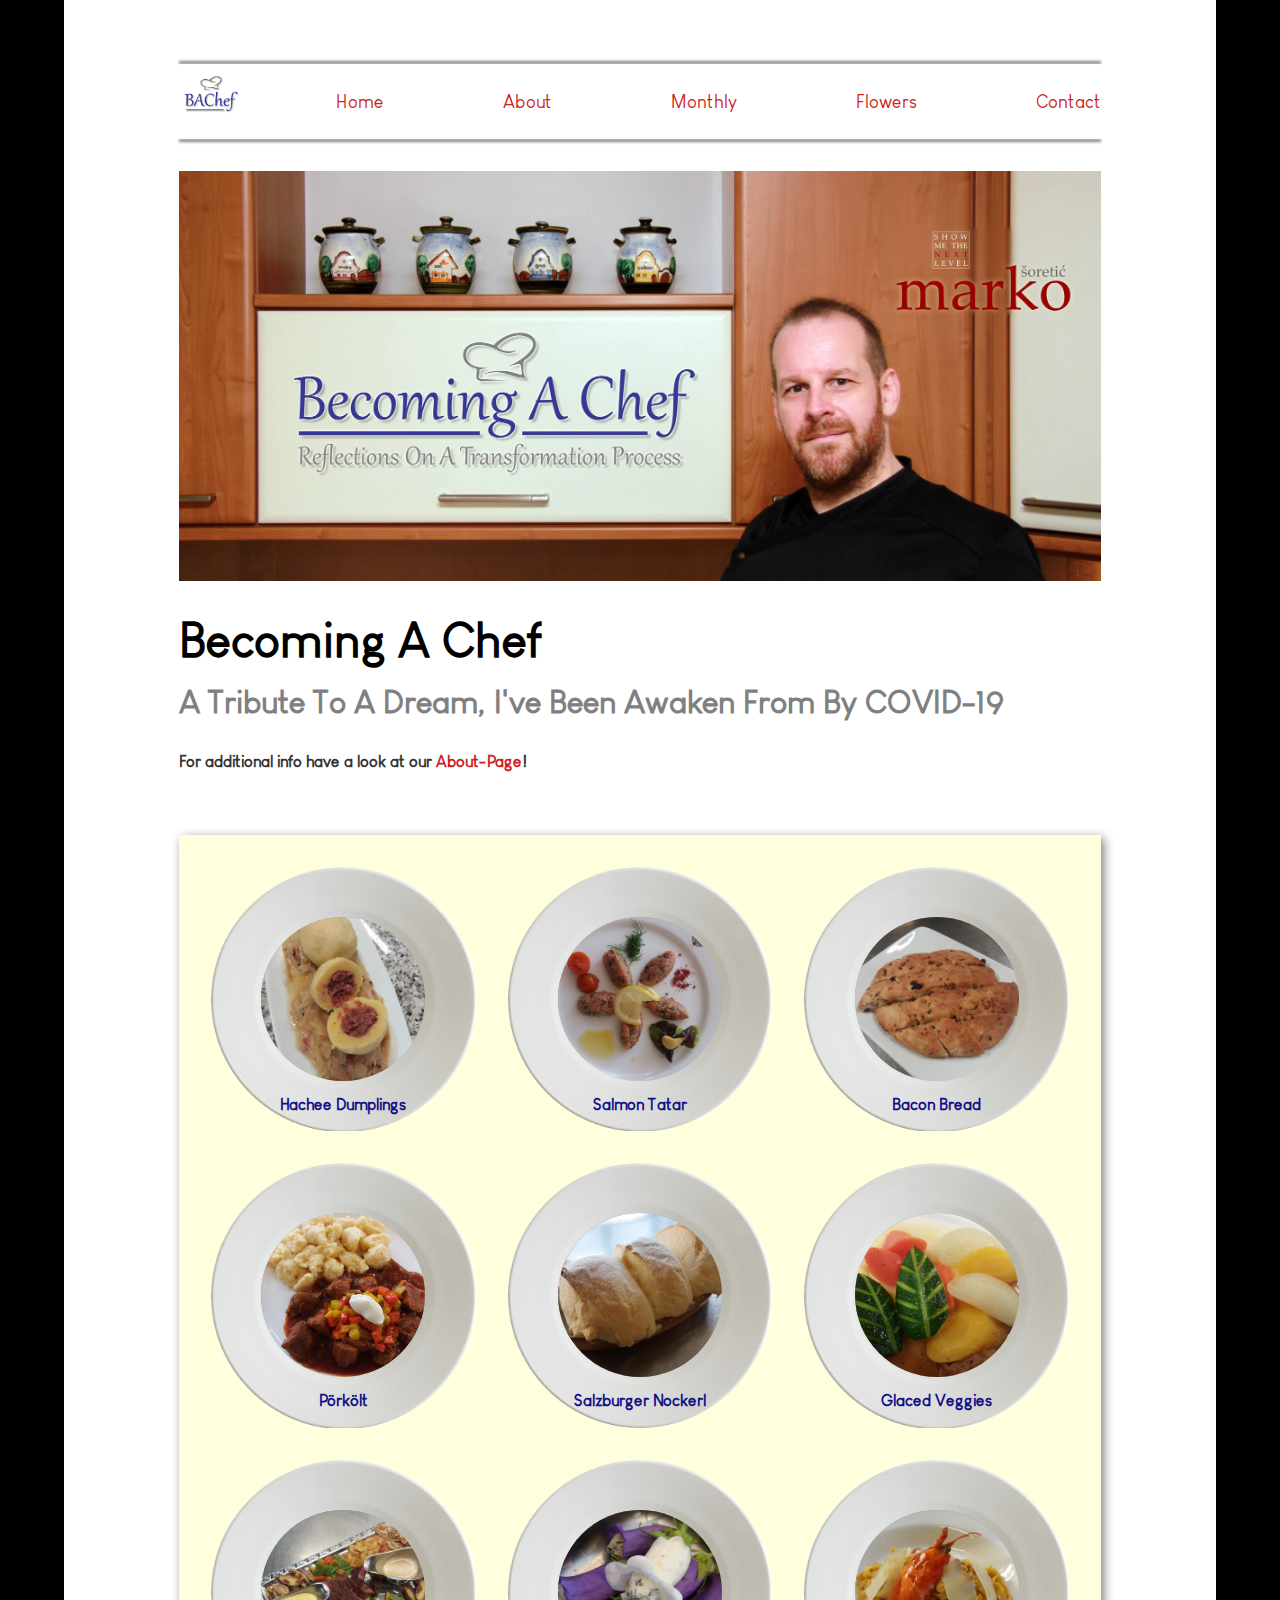
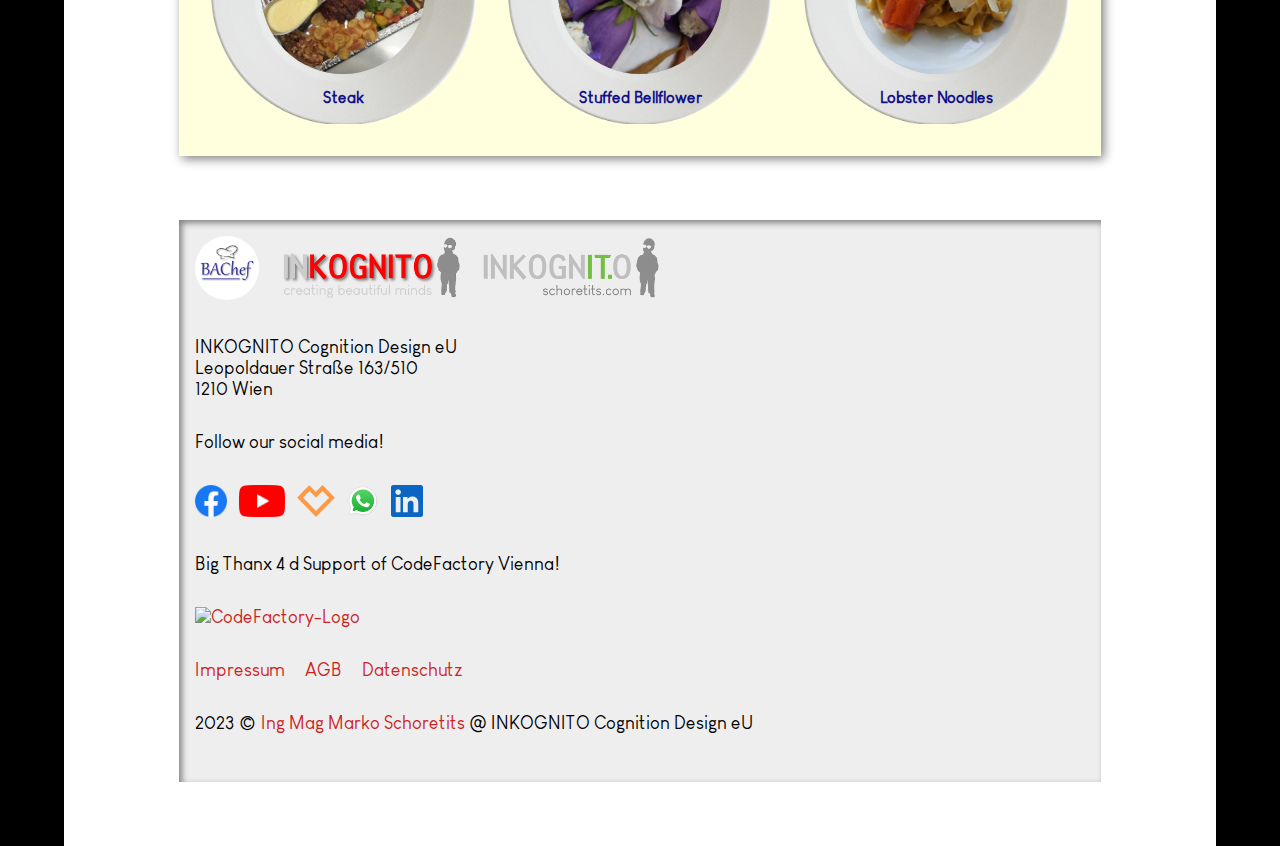
==== commit 10a32005: "U download pics" ====
--- a/index.html
+++ b/index.html
@@ -16,7 +16,7 @@
             <!--HEADER START-->
             <header> 
                 <nav>
-                    <img src="https://scontent-vie1-1.xx.fbcdn.net/v/t39.30808-6/302553760_493980006070193_8882267129285077116_n.png?_nc_cat=102&ccb=1-7&_nc_sid=09cbfe&_nc_ohc=SgQCrJAqwywAX8CapLM&_nc_ht=scontent-vie1-1.xx&oh=00_AfBPI4BUBXv7Bvk0Tvmpl3WyI8mwKMygGQ15xLv8Q0CGQA&oe=63D7BEBD" alt="BAClogo">
+                    <img src="pics/BAClogo.png" alt="BAClogo">
                     <div class="links">
                         <a href="index.html">Home</a>
                         <a href="about.html">About</a>
@@ -26,7 +26,7 @@
                     </div>
                 </nav>
                 <div class="hero">
-                    <img src="https://scontent-vie1-1.xx.fbcdn.net/v/t39.30808-6/305655864_493980002736860_427742822970888606_n.jpg?_nc_cat=102&ccb=1-7&_nc_sid=e3f864&_nc_ohc=MH_hC7OAjscAX_2wtmc&tn=Ogm8yngGzMnS5Gbv&_nc_ht=scontent-vie1-1.xx&oh=00_AfDy7mO_WLSGq1cNNakhY30OXRIq6xjTBDveELtdQxQlpQ&oe=63D81CBB" alt="Chef Marko">
+                    <img src="pics/ChefMarko.jpg" alt="Chef Marko">
                 </div>
             </header>
             <!--HEADER END-->
@@ -43,13 +43,13 @@
                 <div class="cloth">
 
                     <!--whole GROUP clickable-->
-                    <a href="https://scontent-vie1-1.xx.fbcdn.net/v/t1.6435-9/50644853_1201276076696463_3512827981594624_n.jpg?_nc_cat=109&ccb=1-7&_nc_sid=8bfeb9&_nc_ohc=ZiiUk_Ew4X0AX-qeopI&_nc_ht=scontent-vie1-1.xx&oh=00_AfDgwTxepnREeMpvFyyC-N-y34zbsRHepQ7rKRCl8En_5g&oe=63FB0E36">
+                    <a href="http://www.facebook.com/BecomingAChef/photos">
                         <!--picture group container-->
                         <div class="plate">
                             <!--subcontainer for heigth actually not needed, if pic has right proportions-->
                             <div class="plate-y">
                                 <!--picture and tag-->
-                                <img src="https://scontent-vie1-1.xx.fbcdn.net/v/t1.6435-9/50644853_1201276076696463_3512827981594624_n.jpg?_nc_cat=109&ccb=1-7&_nc_sid=8bfeb9&_nc_ohc=ZiiUk_Ew4X0AX-qeopI&_nc_ht=scontent-vie1-1.xx&oh=00_AfDgwTxepnREeMpvFyyC-N-y34zbsRHepQ7rKRCl8En_5g&oe=63FB0E36" alt="Hachee Dumplings">
+                                <img src="pics/HacheeDumplings.jpg" alt="Hachee Dumplings">
                                 <p class="plate-name">
                                     Hachee Dumplings
                                 </p>
@@ -58,10 +58,10 @@
                     </a>
                     <!--GROUP END-->
 
-                    <a href="https://scontent-vie1-1.xx.fbcdn.net/v/t1.6435-9/50229469_1199264633564274_9025426005023522816_n.jpg?_nc_cat=106&ccb=1-7&_nc_sid=730e14&_nc_ohc=7aW-r20i6KAAX8-E1oA&_nc_ht=scontent-vie1-1.xx&oh=00_AfCoZJwTX4N24b8YFSJkSQuGGyS3YDnIDoT7R1IESQxpng&oe=63FBB767">
-                        <div class="plate">
-                            <div class="plate-y">
-                                <img src="https://scontent-vie1-1.xx.fbcdn.net/v/t1.6435-9/50229469_1199264633564274_9025426005023522816_n.jpg?_nc_cat=106&ccb=1-7&_nc_sid=730e14&_nc_ohc=7aW-r20i6KAAX8-E1oA&_nc_ht=scontent-vie1-1.xx&oh=00_AfCoZJwTX4N24b8YFSJkSQuGGyS3YDnIDoT7R1IESQxpng&oe=63FBB767" alt="Salmon Tatar">
+                    <a href="http://www.facebook.com/BecomingAChef/photos">
+                        <div class="plate">
+                            <div class="plate-y">
+                                <img src="pics/SalmonTatar.jpg" alt="Salmon Tatar">
                                 <p class="plate-name">
                                     Salmon Tatar
                                 </p>
@@ -69,10 +69,10 @@
                         </div>
                     </a>
 
-                    <a href="https://scontent-vie1-1.xx.fbcdn.net/v/t1.6435-9/53713881_1231641446993259_2208319372961775616_n.jpg?_nc_cat=105&ccb=1-7&_nc_sid=8bfeb9&_nc_ohc=66_UcjqRXEoAX8lplP1&tn=Ogm8yngGzMnS5Gbv&_nc_ht=scontent-vie1-1.xx&oh=00_AfBYWBAJtaw2yCh60sgD16syUdmWESAr0KA0Ruo2jh3bQw&oe=63FBAFA3">
-                        <div class="plate">
-                            <div class="plate-y">
-                                <img src="https://scontent-vie1-1.xx.fbcdn.net/v/t1.6435-9/53713881_1231641446993259_2208319372961775616_n.jpg?_nc_cat=105&ccb=1-7&_nc_sid=8bfeb9&_nc_ohc=66_UcjqRXEoAX8lplP1&tn=Ogm8yngGzMnS5Gbv&_nc_ht=scontent-vie1-1.xx&oh=00_AfBYWBAJtaw2yCh60sgD16syUdmWESAr0KA0Ruo2jh3bQw&oe=63FBAFA3" alt="Bacon Bread">
+                    <a href="http://www.facebook.com/BecomingAChef/photos">
+                        <div class="plate">
+                            <div class="plate-y">
+                                <img src="pics/BaconBread.jpg" alt="Bacon Bread">
                                 <p class="plate-name">
                                     Bacon Bread
                                 </p>
@@ -80,10 +80,10 @@
                         </div>
                     </a>
                     
-                    <a href="https://scontent-vie1-1.xx.fbcdn.net/v/t1.6435-9/53825942_1235016046655799_5210912884833386496_n.jpg?_nc_cat=101&ccb=1-7&_nc_sid=8bfeb9&_nc_ohc=SuH4R2wxn98AX_ryqdo&_nc_oc=AQlCuoWCawlEf1hwq_eWKM1K8T6LznKaINOV1A1ykFWeZ4ueO33KfzvwoUEdjKrxit8&_nc_ht=scontent-vie1-1.xx&oh=00_AfB1DqGl05SzJEthudq4bihWWuTo0VQKmvYhGf8EYCtUYA&oe=63FB8DCB">
-                        <div class="plate">
-                            <div class="plate-y">
-                                <img src="https://scontent-vie1-1.xx.fbcdn.net/v/t1.6435-9/53825942_1235016046655799_5210912884833386496_n.jpg?_nc_cat=101&ccb=1-7&_nc_sid=8bfeb9&_nc_ohc=SuH4R2wxn98AX_ryqdo&_nc_oc=AQlCuoWCawlEf1hwq_eWKM1K8T6LznKaINOV1A1ykFWeZ4ueO33KfzvwoUEdjKrxit8&_nc_ht=scontent-vie1-1.xx&oh=00_AfB1DqGl05SzJEthudq4bihWWuTo0VQKmvYhGf8EYCtUYA&oe=63FB8DCB" alt="Pörkölt">
+                    <a href="http://www.facebook.com/BecomingAChef/photos">
+                        <div class="plate">
+                            <div class="plate-y">
+                                <img src="pics/Poerkoelt.jpg" alt="Pörkölt">
                                 <p class="plate-name">
                                     Pörkölt
                                 </p>
@@ -91,10 +91,10 @@
                         </div>
                     </a>
                     
-                    <a href="https://scontent-vie1-1.xx.fbcdn.net/v/t1.6435-9/56506584_1250064078484329_2429922943652855808_n.jpg?_nc_cat=105&ccb=1-7&_nc_sid=8bfeb9&_nc_ohc=Ex8iSycN_nAAX-q_Fbv&_nc_ht=scontent-vie1-1.xx&oh=00_AfBwrZzoIXtHpYNW-qxpnrRkquvpQsUXWf4nTkGa-qTxgQ&oe=63FB8EDE">
-                        <div class="plate">
-                            <div class="plate-y">
-                                <img src="https://scontent-vie1-1.xx.fbcdn.net/v/t1.6435-9/56506584_1250064078484329_2429922943652855808_n.jpg?_nc_cat=105&ccb=1-7&_nc_sid=8bfeb9&_nc_ohc=Ex8iSycN_nAAX-q_Fbv&_nc_ht=scontent-vie1-1.xx&oh=00_AfBwrZzoIXtHpYNW-qxpnrRkquvpQsUXWf4nTkGa-qTxgQ&oe=63FB8EDE" alt="Salzburger Nockerl">
+                    <a href="http://www.facebook.com/BecomingAChef/photos">
+                        <div class="plate">
+                            <div class="plate-y">
+                                <img src="pics/SalzburgerNockerl.jpg" alt="Salzburger Nockerl">
                                 <p class="plate-name">
                                     Salzburger Nockerl
                                 </p>
@@ -102,10 +102,10 @@
                         </div>
                     </a>
                     
-                    <a href="https://scontent-vie1-1.xx.fbcdn.net/v/t1.6435-9/59301229_1262352657255471_6314997347109568512_n.jpg?_nc_cat=106&ccb=1-7&_nc_sid=8bfeb9&_nc_ohc=3StI9Qf8lRkAX_oI6kJ&_nc_ht=scontent-vie1-1.xx&oh=00_AfD97t8mcQseeiD5otEWpORTds_jFgcqZYsOusuHrg_eTA&oe=63FB9755">
-                        <div class="plate">
-                            <div class="plate-y">
-                                <img src="https://scontent-vie1-1.xx.fbcdn.net/v/t1.6435-9/59301229_1262352657255471_6314997347109568512_n.jpg?_nc_cat=106&ccb=1-7&_nc_sid=8bfeb9&_nc_ohc=3StI9Qf8lRkAX_oI6kJ&_nc_ht=scontent-vie1-1.xx&oh=00_AfD97t8mcQseeiD5otEWpORTds_jFgcqZYsOusuHrg_eTA&oe=63FB9755" alt="Glaced Veggies">
+                    <a href="http://www.facebook.com/BecomingAChef/photos">
+                        <div class="plate">
+                            <div class="plate-y">
+                                <img src="pics/GlacedVeggies.jpg" alt="Glaced Veggies">
                                 <p class="plate-name">
                                     Glaced Veggies
                                 </p>
@@ -113,10 +113,10 @@
                         </div>
                     </a>
                     
-                    <a href="https://scontent-vie1-1.xx.fbcdn.net/v/t1.6435-9/61222956_1283370961820307_6072021701326012416_n.jpg?_nc_cat=109&ccb=1-7&_nc_sid=8bfeb9&_nc_ohc=eyAkWxfyRqQAX-4eqio&_nc_ht=scontent-vie1-1.xx&oh=00_AfDdNQFtnIp0a1BTQypNP1NoOkIYBecdqx622WsJy-i31A&oe=63FB8689">
-                        <div class="plate">
-                            <div class="plate-y">
-                                <img src="https://scontent-vie1-1.xx.fbcdn.net/v/t1.6435-9/61222956_1283370961820307_6072021701326012416_n.jpg?_nc_cat=109&ccb=1-7&_nc_sid=8bfeb9&_nc_ohc=eyAkWxfyRqQAX-4eqio&_nc_ht=scontent-vie1-1.xx&oh=00_AfDdNQFtnIp0a1BTQypNP1NoOkIYBecdqx622WsJy-i31A&oe=63FB8689" alt="Steak">
+                    <a href="http://www.facebook.com/BecomingAChef/photos">
+                        <div class="plate">
+                            <div class="plate-y">
+                                <img src="pics/Steak.jpg" alt="Steak">
                                 <p class="plate-name">
                                     Steak
                                 </p>
@@ -124,10 +124,10 @@
                         </div>
                     </a>
                     
-                    <a href="https://scontent-vie1-1.xx.fbcdn.net/v/t1.6435-9/61989773_1291709044319832_1421837687706353664_n.jpg?_nc_cat=110&ccb=1-7&_nc_sid=8bfeb9&_nc_ohc=t9FL025PopQAX_Mxe16&_nc_ht=scontent-vie1-1.xx&oh=00_AfDL9p6xS8aXMgSCPLzEQBOxwIUeiQ_cTlFo40L3U-Ca6g&oe=63FBB1D9">
-                        <div class="plate">
-                            <div class="plate-y">
-                                <img src="https://scontent-vie1-1.xx.fbcdn.net/v/t1.6435-9/61989773_1291709044319832_1421837687706353664_n.jpg?_nc_cat=110&ccb=1-7&_nc_sid=8bfeb9&_nc_ohc=t9FL025PopQAX_Mxe16&_nc_ht=scontent-vie1-1.xx&oh=00_AfDL9p6xS8aXMgSCPLzEQBOxwIUeiQ_cTlFo40L3U-Ca6g&oe=63FBB1D9" alt="Stuffed Bellflower">
+                    <a href="http://www.facebook.com/BecomingAChef/photos">
+                        <div class="plate">
+                            <div class="plate-y">
+                                <img src="pics/StuffedBellflower.jpg" alt="Stuffed Bellflower">
                                 <p class="plate-name">
                                     Stuffed Bellflower
                                 </p>
@@ -135,10 +135,10 @@
                         </div>
                     </a>
                     
-                    <a href="https://scontent-vie1-1.xx.fbcdn.net/v/t1.6435-9/72745900_1399810483509687_990866796481347584_n.jpg?_nc_cat=101&ccb=1-7&_nc_sid=8bfeb9&_nc_ohc=0P1e6Xee1v8AX-fypm4&_nc_ht=scontent-vie1-1.xx&oh=00_AfBEg9IP79CD6hhX_oz0Drki7u4g9V9Y_AxOJeW8NI77lg&oe=63FBA1D3">
-                        <div class="plate">
-                            <div class="plate-y">
-                                <img src="https://scontent-vie1-1.xx.fbcdn.net/v/t1.6435-9/72745900_1399810483509687_990866796481347584_n.jpg?_nc_cat=101&ccb=1-7&_nc_sid=8bfeb9&_nc_ohc=0P1e6Xee1v8AX-fypm4&_nc_ht=scontent-vie1-1.xx&oh=00_AfBEg9IP79CD6hhX_oz0Drki7u4g9V9Y_AxOJeW8NI77lg&oe=63FBA1D3" alt="Lobster Noodles">
+                    <a href="http://www.facebook.com/BecomingAChef/photos">
+                        <div class="plate">
+                            <div class="plate-y">
+                                <img src="pics/LobsterNoodles.jpg" alt="Lobster Noodles">
                                 <p class="plate-name">
                                     Lobster Noodles
                                 </p>
@@ -155,7 +155,7 @@
             <!--FOOTER START-->
             <footer id="footer">
                 <!--logos-->
-                <img id="BAChef" class="f-logo" src="https://scontent-vie1-1.xx.fbcdn.net/v/t39.30808-6/302553760_493980006070193_8882267129285077116_n.png?_nc_cat=102&ccb=1-7&_nc_sid=09cbfe&_nc_ohc=SgQCrJAqwywAX8CapLM&_nc_ht=scontent-vie1-1.xx&oh=00_AfBPI4BUBXv7Bvk0Tvmpl3WyI8mwKMygGQ15xLv8Q0CGQA&oe=63D7BEBD" alt="BAClogo">
+                <img id="BAChef" class="f-logo" src="pics/BAClogo.png" alt="BAClogo">
                 <a href="https://inkognito.schoretits.com" title="inkognito.schoretits.com" target="blank">
                     <img class="f-logo" src="pics/INKOGNITOlight.png" alt="INKOGNITO | creating beautiful minds (Logo)">
                 </a>
--- a/style.css
+++ b/style.css
@@ -1,3 +1,4 @@
+/*RESET BROWSER SETTINGS*/
 * {
   margin: 0;
   padding: 0;
@@ -32,6 +33,7 @@
             - idea: root at least semantic containers
         - Apply general Documentation to all files
 */
+/*FONTS*/
 @font-face {
   font-family: "LouisGeorgeCafe";
   src: url("fonts/Louis George Cafe.ttf");
@@ -48,6 +50,7 @@
   font-family: "TinDoghouse";
   src: url("fonts/TinDog.ttf");
 }
+/*--BODY START--*/
 body {
   font-family: "LouisGeorgeCafe";
   font-size: 18px;
@@ -69,6 +72,12 @@
   max-width: 1000px;
   margin: auto;
   padding: bottom;
+  /*--HEADER START--*/
+  /*--HEADER END--*/
+  /*--MAIN START--*/
+  /*--MAIN END--*/
+  /*--FOOTER START--*/
+  /*--FOOTER END--*/
 }
 body .cont-page .cont-content header {
   padding-top: 64px;
@@ -208,6 +217,8 @@
   margin-right: 16px;
 }
 
+/*--BODY END--*/
+/*--TABLET SETTINGS--*/
 @media screen and (max-width: 800px) {
   body .cont-page {
     width: 100%;
@@ -219,6 +230,7 @@
     grid-template-columns: 1fr 1fr;
   }
 }
+/*--MOBILE SETTINGS--*/
 @media screen and (max-width: 480px) {
   body .cont-page {
     width: 100%;
